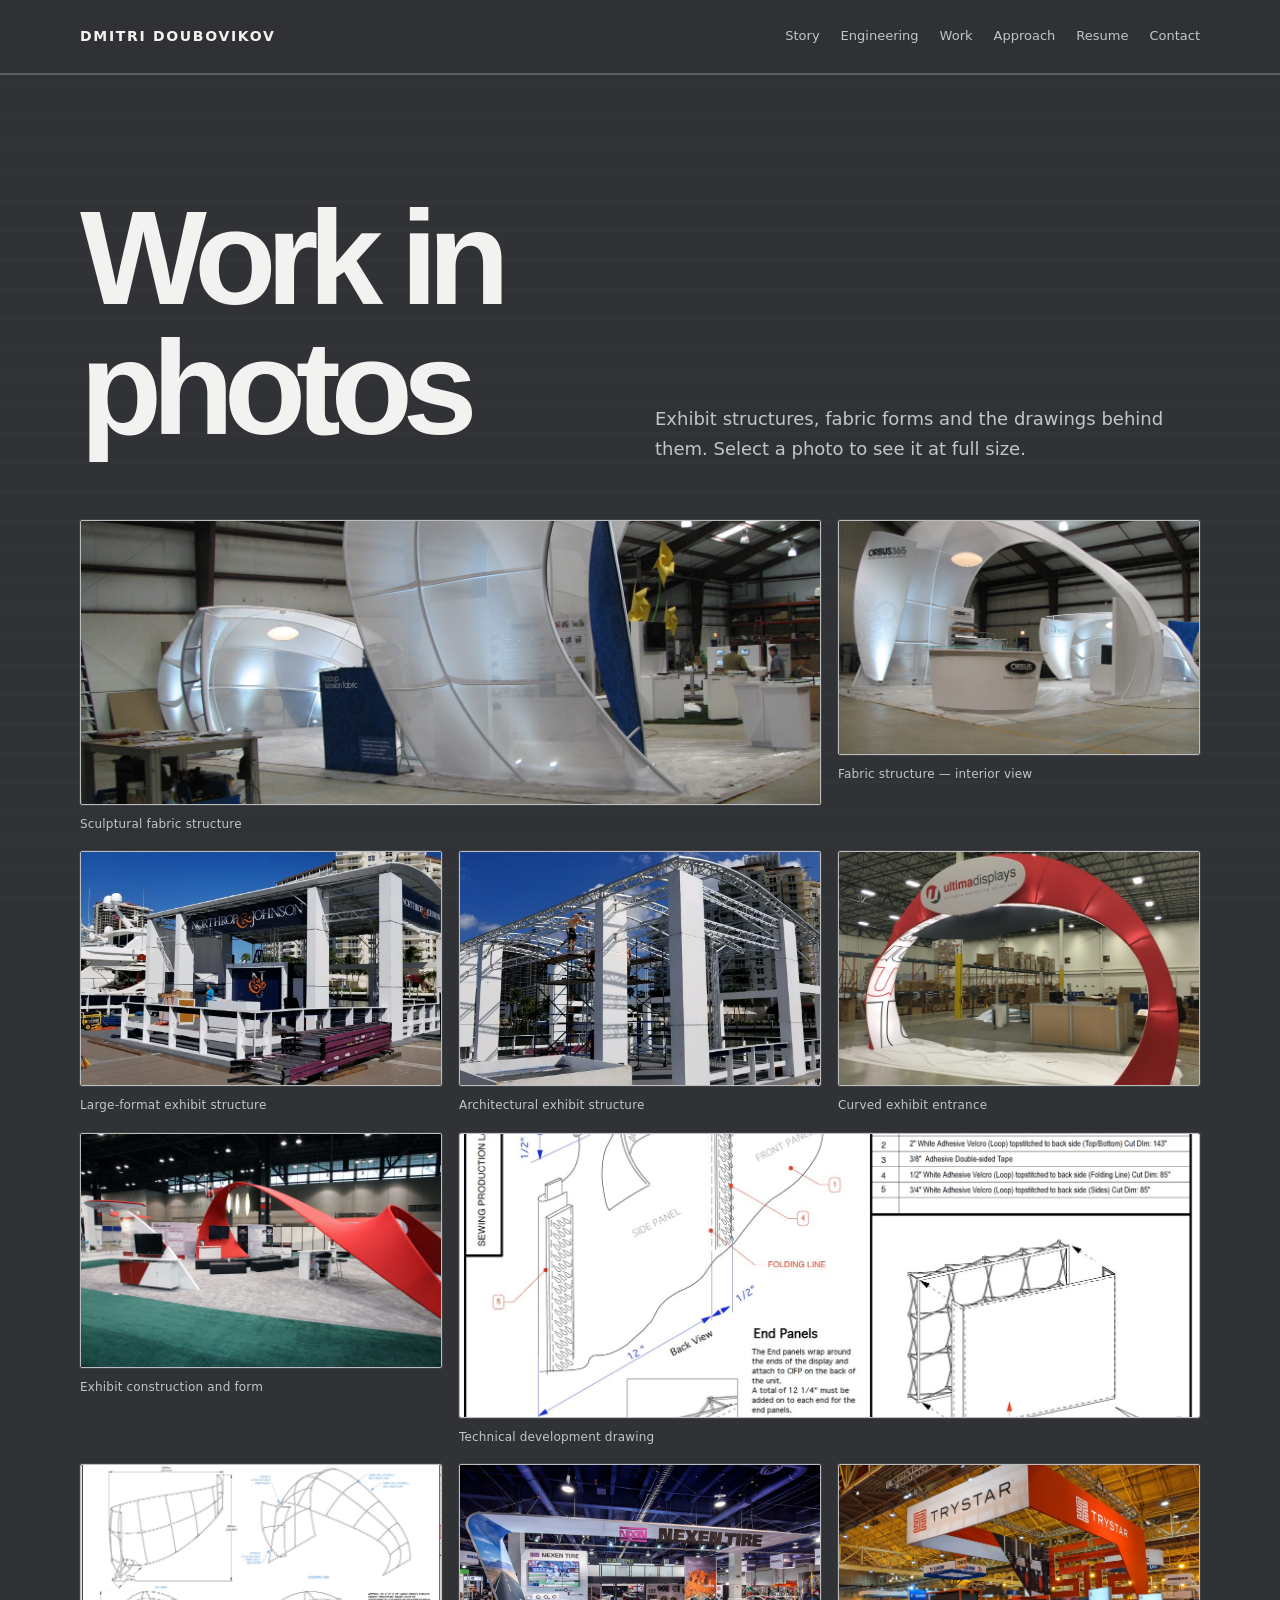
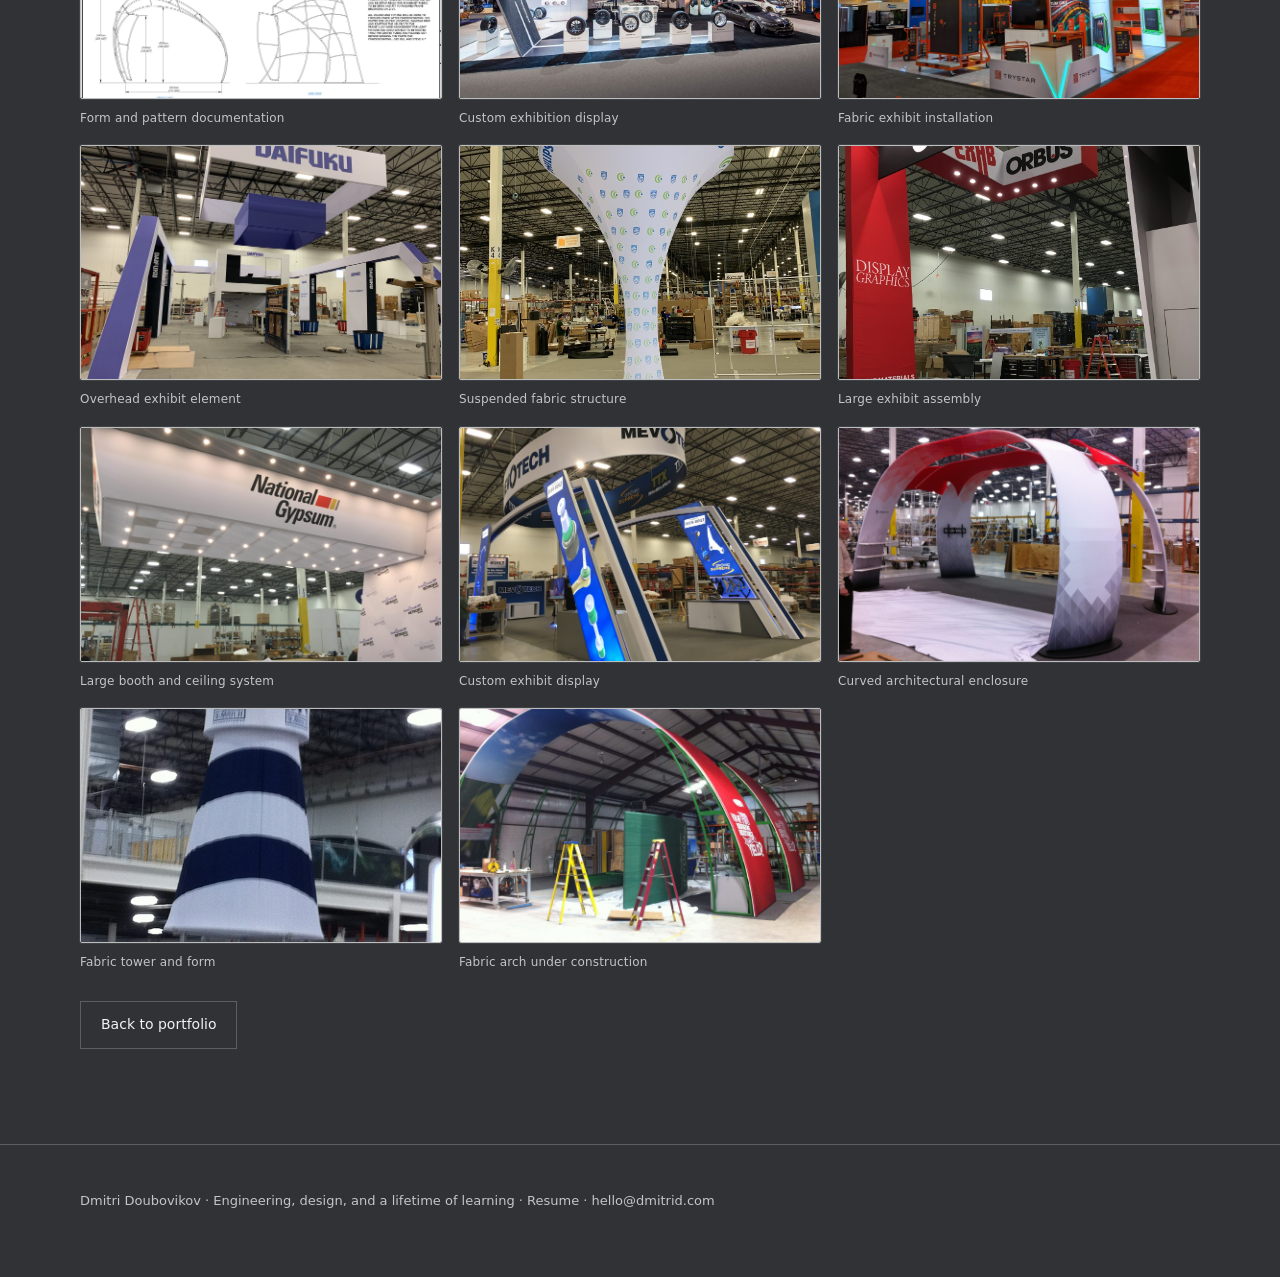
==== photos.html @ 897c8716 "Create a dedicated portfolio photo gallery" ====
<!doctype html>
<html lang="en">
<head>
<meta charset="utf-8">
<meta name="viewport" content="width=device-width,initial-scale=1">
<title>Work in Photos | Dmitri Doubovikov</title>
<meta name="description" content="Dmitri Doubovikov’s exhibit structures, fabric forms and technical drawings.">
<link rel="stylesheet" href="style.css">
</head>
<body>
<header class="top"><nav class="wrap"><a class="brand" href="index.html#top">DMITRI DOUBOVIKOV</a><div class="navlinks"><a href="index.html#story">Story</a><a href="index.html#engineering">Engineering</a><a href="photos.html" aria-current="page">Work</a><a href="index.html#approach">Approach</a><a href="resume.html">Resume</a><a href="mailto:hello@dmitrid.com">Contact</a></div></nav></header>
<main><section><div class="wrap">
<div class="section-head"><h1>Work in photos</h1><p>Exhibit structures, fabric forms and the drawings behind them. Select a photo to see it at full size.</p></div>
<div class="photo-grid">
<figure class="photo-card wide"><a href="assets/01-fabric-structure.jpg"><img src="assets/01-fabric-structure.jpg" alt="Sculptural fabric structure" loading="eager"></a><figcaption>Sculptural fabric structure</figcaption></figure>
<figure class="photo-card"><a href="assets/02-structure-interior.jpg"><img src="assets/02-structure-interior.jpg" alt="Fabric structure — interior view" loading="eager"></a><figcaption>Fabric structure — interior view</figcaption></figure>
<figure class="photo-card"><a href="assets/03-open-frame.jpg"><img src="assets/03-open-frame.jpg" alt="Large-format exhibit structure" loading="lazy"></a><figcaption>Large-format exhibit structure</figcaption></figure>
<figure class="photo-card"><a href="assets/04-exhibit-architecture.jpg"><img src="assets/04-exhibit-architecture.jpg" alt="Architectural exhibit structure" loading="lazy"></a><figcaption>Architectural exhibit structure</figcaption></figure>
<figure class="photo-card"><a href="assets/05-red-arch.jpg"><img src="assets/05-red-arch.jpg" alt="Curved exhibit entrance" loading="lazy"></a><figcaption>Curved exhibit entrance</figcaption></figure>
<figure class="photo-card"><a href="assets/06-ferring-exhibit.jpg"><img src="assets/06-ferring-exhibit.jpg" alt="Exhibit construction and form" loading="lazy"></a><figcaption>Exhibit construction and form</figcaption></figure>
<figure class="photo-card wide"><a href="assets/07-technical-drawing.jpg"><img src="assets/07-technical-drawing.jpg" alt="Technical development drawing" loading="lazy"></a><figcaption>Technical development drawing</figcaption></figure>
<figure class="photo-card"><a href="assets/08-pattern-development.jpg"><img src="assets/08-pattern-development.jpg" alt="Form and pattern documentation" loading="lazy"></a><figcaption>Form and pattern documentation</figcaption></figure>
<figure class="photo-card"><a href="assets/09-nexen.jpg"><img src="assets/09-nexen.jpg" alt="Custom exhibition display" loading="lazy"></a><figcaption>Custom exhibition display</figcaption></figure>
<figure class="photo-card"><a href="assets/10-orange-exhibit.jpg"><img src="assets/10-orange-exhibit.jpg" alt="Fabric exhibit installation" loading="lazy"></a><figcaption>Fabric exhibit installation</figcaption></figure>
<figure class="photo-card"><a href="assets/11-suspended-structure.jpg"><img src="assets/11-suspended-structure.jpg" alt="Overhead exhibit element" loading="lazy"></a><figcaption>Overhead exhibit element</figcaption></figure>
<figure class="photo-card"><a href="assets/12-sculptural-column.jpg"><img src="assets/12-sculptural-column.jpg" alt="Suspended fabric structure" loading="lazy"></a><figcaption>Suspended fabric structure</figcaption></figure>
<figure class="photo-card"><a href="assets/13-structural-detail.jpg"><img src="assets/13-structural-detail.jpg" alt="Large exhibit assembly" loading="lazy"></a><figcaption>Large exhibit assembly</figcaption></figure>
<figure class="photo-card"><a href="assets/14-national-gypsum.jpg"><img src="assets/14-national-gypsum.jpg" alt="Large booth and ceiling system" loading="lazy"></a><figcaption>Large booth and ceiling system</figcaption></figure>
<figure class="photo-card"><a href="assets/15-blue-exhibit.jpg"><img src="assets/15-blue-exhibit.jpg" alt="Custom exhibit display" loading="lazy"></a><figcaption>Custom exhibit display</figcaption></figure>
<figure class="photo-card"><a href="assets/16-curved-enclosure.jpg"><img src="assets/16-curved-enclosure.jpg" alt="Curved architectural enclosure" loading="lazy"></a><figcaption>Curved architectural enclosure</figcaption></figure>
<figure class="photo-card"><a href="assets/17-tower.jpg"><img src="assets/17-tower.jpg" alt="Fabric tower and form" loading="lazy"></a><figcaption>Fabric tower and form</figcaption></figure>
<figure class="photo-card"><a href="assets/18-fabric-arch-build.jpg"><img src="assets/18-fabric-arch-build.jpg" alt="Fabric arch under construction" loading="lazy"></a><figcaption>Fabric arch under construction</figcaption></figure>
</div><div class="buttons"><a class="btn" href="index.html#projects">Back to portfolio</a></div>
</div></section></main>
<footer class="foot"><div class="wrap">Dmitri Doubovikov · Engineering, design, and a lifetime of learning · <a href="resume.html">Resume</a> · <a href="mailto:hello@dmitrid.com">hello@dmitrid.com</a></div></footer>
</body></html>
---- style.css ----
:root{--bg:#303236;--panel:#3b3e43;--fg:#f2f2f1;--muted:#c2c5c9;--accent:#d4ad89;--line:#5b5f65}*{box-sizing:border-box}html{scroll-behavior:smooth}body{margin:0;background:var(--bg);color:var(--fg);font:16px/1.7 system-ui,-apple-system,"Segoe UI",sans-serif}a{color:inherit;text-decoration:none}a:hover{color:var(--accent)}.wrap{width:min(1120px,calc(100% - 48px));margin:auto}.top{position:sticky;top:0;z-index:5;background:#303236f2;backdrop-filter:blur(16px);border-bottom:1px solid var(--line)}nav{display:flex;align-items:center;justify-content:space-between;min-height:73px;gap:20px}.brand{font-weight:700;letter-spacing:.12em;font-size:14px}.navlinks{display:flex;gap:21px;flex-wrap:wrap;font-size:13px;color:var(--muted)}.hero{min-height:660px;padding:95px 0 72px;display:flex;flex-direction:column;justify-content:space-between}.eyebrow{font-size:11px;text-transform:uppercase;letter-spacing:.2em;font-weight:700;color:var(--accent)}h1,h2,h3{font-family:Arial,Helvetica,system-ui,sans-serif;font-weight:650}h1{font-size:clamp(65px,10.5vw,145px);letter-spacing:-.075em;line-height:.97;margin:22px 0 30px}h1 em{color:var(--fg);font-weight:650;font-style:normal}h2{font-size:clamp(39px,5vw,68px);letter-spacing:-.055em;line-height:1.12;margin:16px 0 25px}h3{font-size:27px;line-height:1.2;margin:0 0 12px}.hero-bottom{display:flex;justify-content:space-between;align-items:end;gap:35px}.lead{font-size:clamp(18px,2.25vw,25px);max-width:750px;color:#dfe0e2;line-height:1.5}.index-number{font:300 70px Arial,sans-serif;color:#92969b}.buttons{display:flex;gap:12px;flex-wrap:wrap;margin-top:29px}.btn{display:inline-block;border:1px solid var(--line);padding:11px 20px;font-size:14px}.btn.primary{background:var(--accent);border-color:var(--accent);color:#26282b}section{padding:95px 0;border-top:1px solid var(--line)}.section-head{display:grid;grid-template-columns:1fr 1fr;gap:30px;align-items:end;margin-bottom:37px}.section-head p,.intro{color:var(--muted);font-size:18px;max-width:640px}.timeline{max-width:900px}.step{display:grid;grid-template-columns:185px 1fr;gap:24px;border-top:1px solid var(--line);padding:32px 0}.step small{font-size:12px;color:var(--accent);letter-spacing:.06em}.step p,.card p{color:var(--muted);margin:0}.grid{display:grid;grid-template-columns:1fr 1fr;gap:16px}.card{padding:32px;background:var(--panel);border:1px solid var(--line);min-height:230px}.card .num{color:var(--accent);font-size:12px;letter-spacing:.15em;margin-bottom:35px}.card a{display:inline-block;color:var(--accent);font-size:13px;margin-top:21px}.tagrow{display:flex;gap:9px;flex-wrap:wrap}.tag{border:1px solid var(--line);padding:6px 13px;border-radius:100px;color:var(--muted);font-size:13px}.quote{font:500 clamp(26px,3.6vw,45px)/1.35 Arial,Helvetica,sans-serif;max-width:910px;color:var(--accent);margin:26px 0}.foot{padding:45px 0 65px;border-top:1px solid var(--line);font-size:13px;color:var(--muted)}.resume{max-width:860px;padding:72px 0 100px}.resume h1{font-size:clamp(48px,7vw,72px);letter-spacing:-.04em}.resume h2{font:700 14px system-ui,sans-serif;letter-spacing:.09em;text-transform:uppercase;margin:36px 0 14px;padding-bottom:9px;border-bottom:1px solid var(--line)}.resume h3{font:650 18px system-ui,sans-serif;margin:20px 0 7px}.resume p,.resume li{color:#dfe0e2}.resume li{margin:5px 0}.small{font-size:13px;color:var(--muted)}@media(max-width:760px){nav{display:block;padding:18px 0}.navlinks{gap:12px;margin-top:10px}.hero{min-height:auto;padding:78px 0}.hero-bottom{display:block}.index-number{display:none}.section-head,.grid{grid-template-columns:1fr}.step{grid-template-columns:1fr;gap:5px}section{padding:65px 0}}@media print{.top,.foot,.no-print{display:none!important}body{background:white;color:#111;font:10pt/1.38 Arial,sans-serif}.resume{padding:0;max-width:none}.resume h1{font-size:30pt}.resume h2{color:#111;border-color:#999;margin-top:18px}.resume p,.resume li,.small{color:#222}}
/* Quiet warm metal accents: small marks only, not large color fields. */
.eyebrow::before{content:"";display:inline-block;width:19px;height:2px;background:var(--accent);vertical-align:middle;margin-right:12px}.card{transition:border-color .2s ease}.card:hover{border-color:#9e846c}.card a:hover,.navlinks a:hover{color:#f0c9a7}.btn.primary{background:#d7d8da;border-color:#d7d8da;color:#282a2d}.btn.primary:hover{background:#f0f0f0}.step{position:relative}.step::before{content:"";position:absolute;left:0;top:-1px;width:33px;height:2px;background:var(--accent)}@media print{.eyebrow::before,.step::before{display:none}}

/* Subtle light outline on every portfolio photograph. */
main img, .portfolio-photo, .project-photo, .gallery img {display:block;max-width:100%;border:1px solid rgba(255,255,255,.62);box-shadow:0 0 0 1px rgba(255,255,255,.08);border-radius:2px}

/* Fine horizontal drafting-paper texture, intentionally low contrast. */
body{background-color:var(--bg);background-image:repeating-linear-gradient(to bottom,transparent 0,transparent 27px,rgba(255,255,255,.026) 28px,transparent 29px);background-attachment:fixed}
.top{background:rgba(48,50,54,.95)}
/* Photo-led physical-work gallery */
.photo-grid{display:grid;grid-template-columns:repeat(3,minmax(0,1fr));gap:17px;margin-top:30px}
.photo-card{margin:0;min-width:0}
.photo-card img{width:100%;height:235px;object-fit:cover;border:1px solid rgba(255,255,255,.68);border-radius:2px;display:block}
.photo-card figcaption{font-size:12px;color:var(--muted);margin-top:9px;letter-spacing:.015em}
.photo-card.wide{grid-column:span 2}.photo-card.wide img{height:285px}
@media(max-width:760px){.photo-grid{grid-template-columns:repeat(2,minmax(0,1fr))}.photo-card.wide{grid-column:span 2}.photo-card img{height:180px}}
@media(max-width:460px){.photo-grid{grid-template-columns:1fr}.photo-card.wide{grid-column:auto}.photo-card img,.photo-card.wide img{height:auto;aspect-ratio:4/3}}
@media print{body{background-image:none!important}}
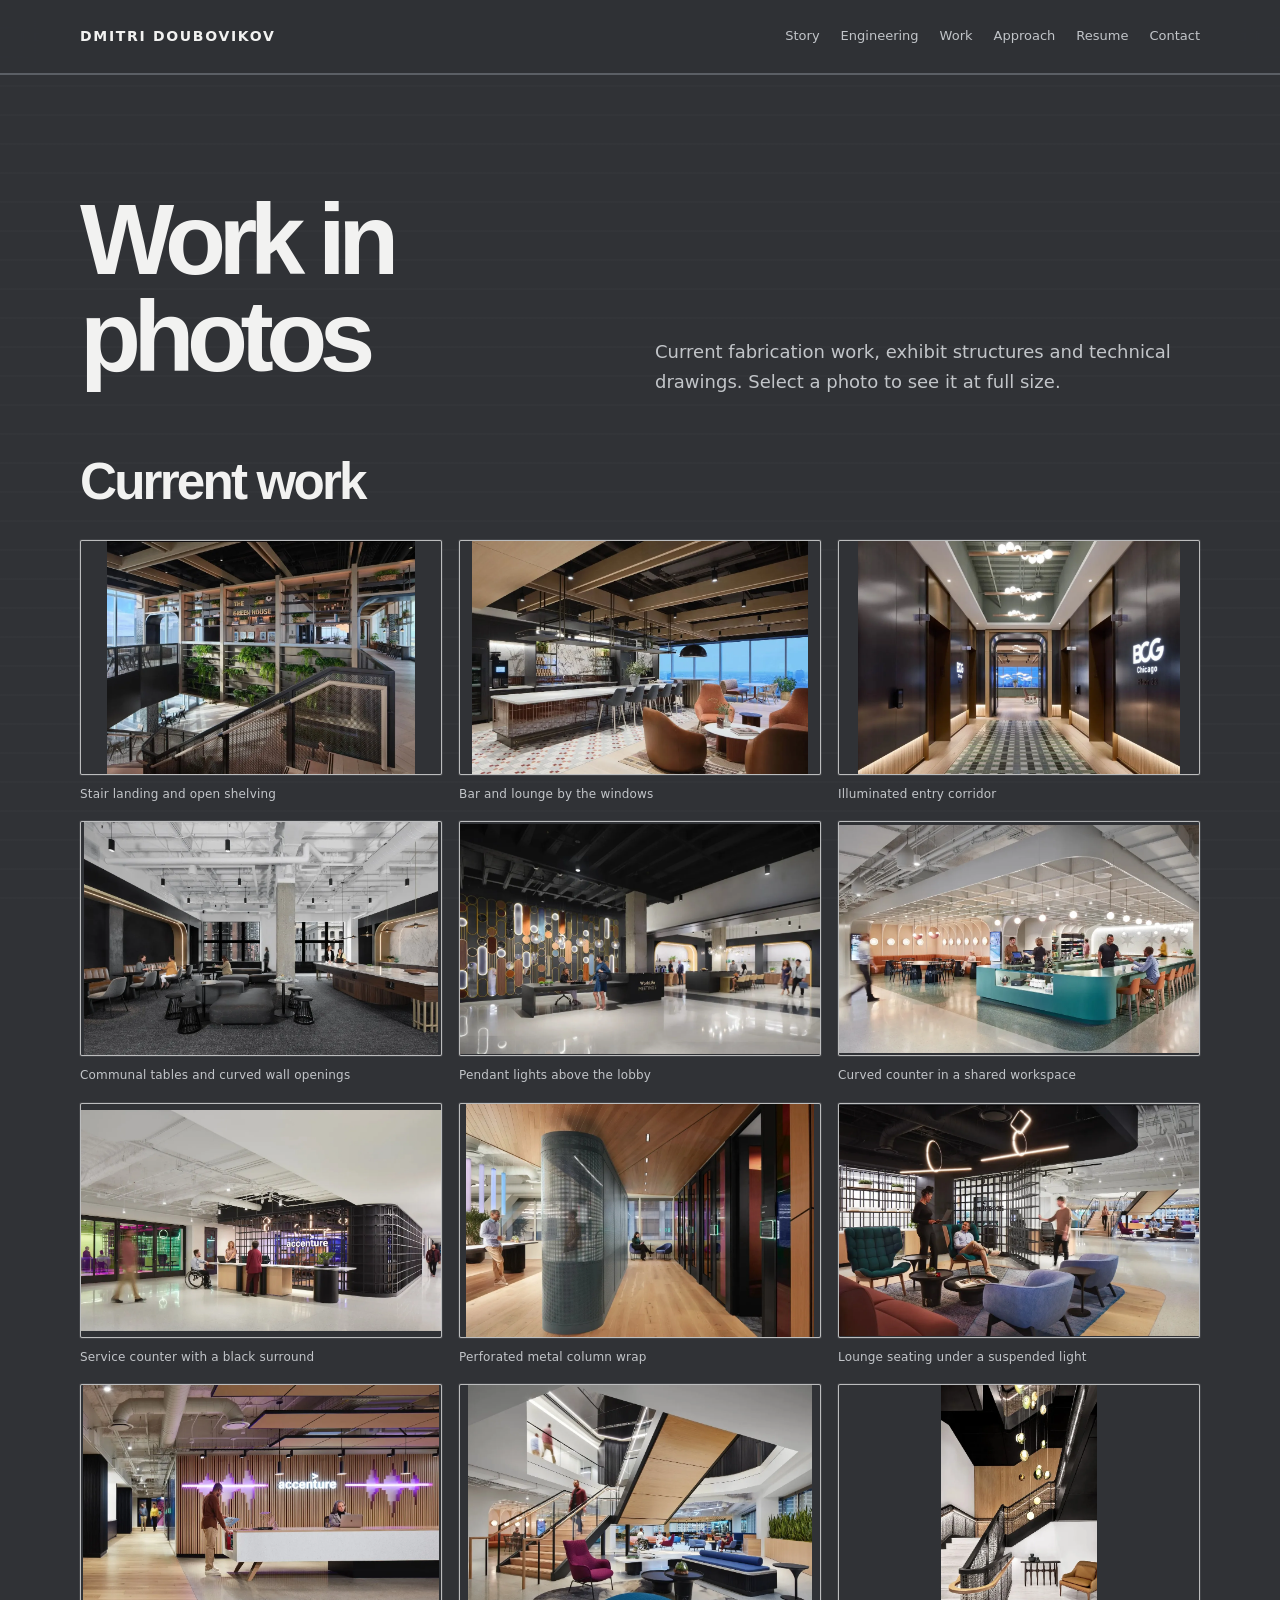
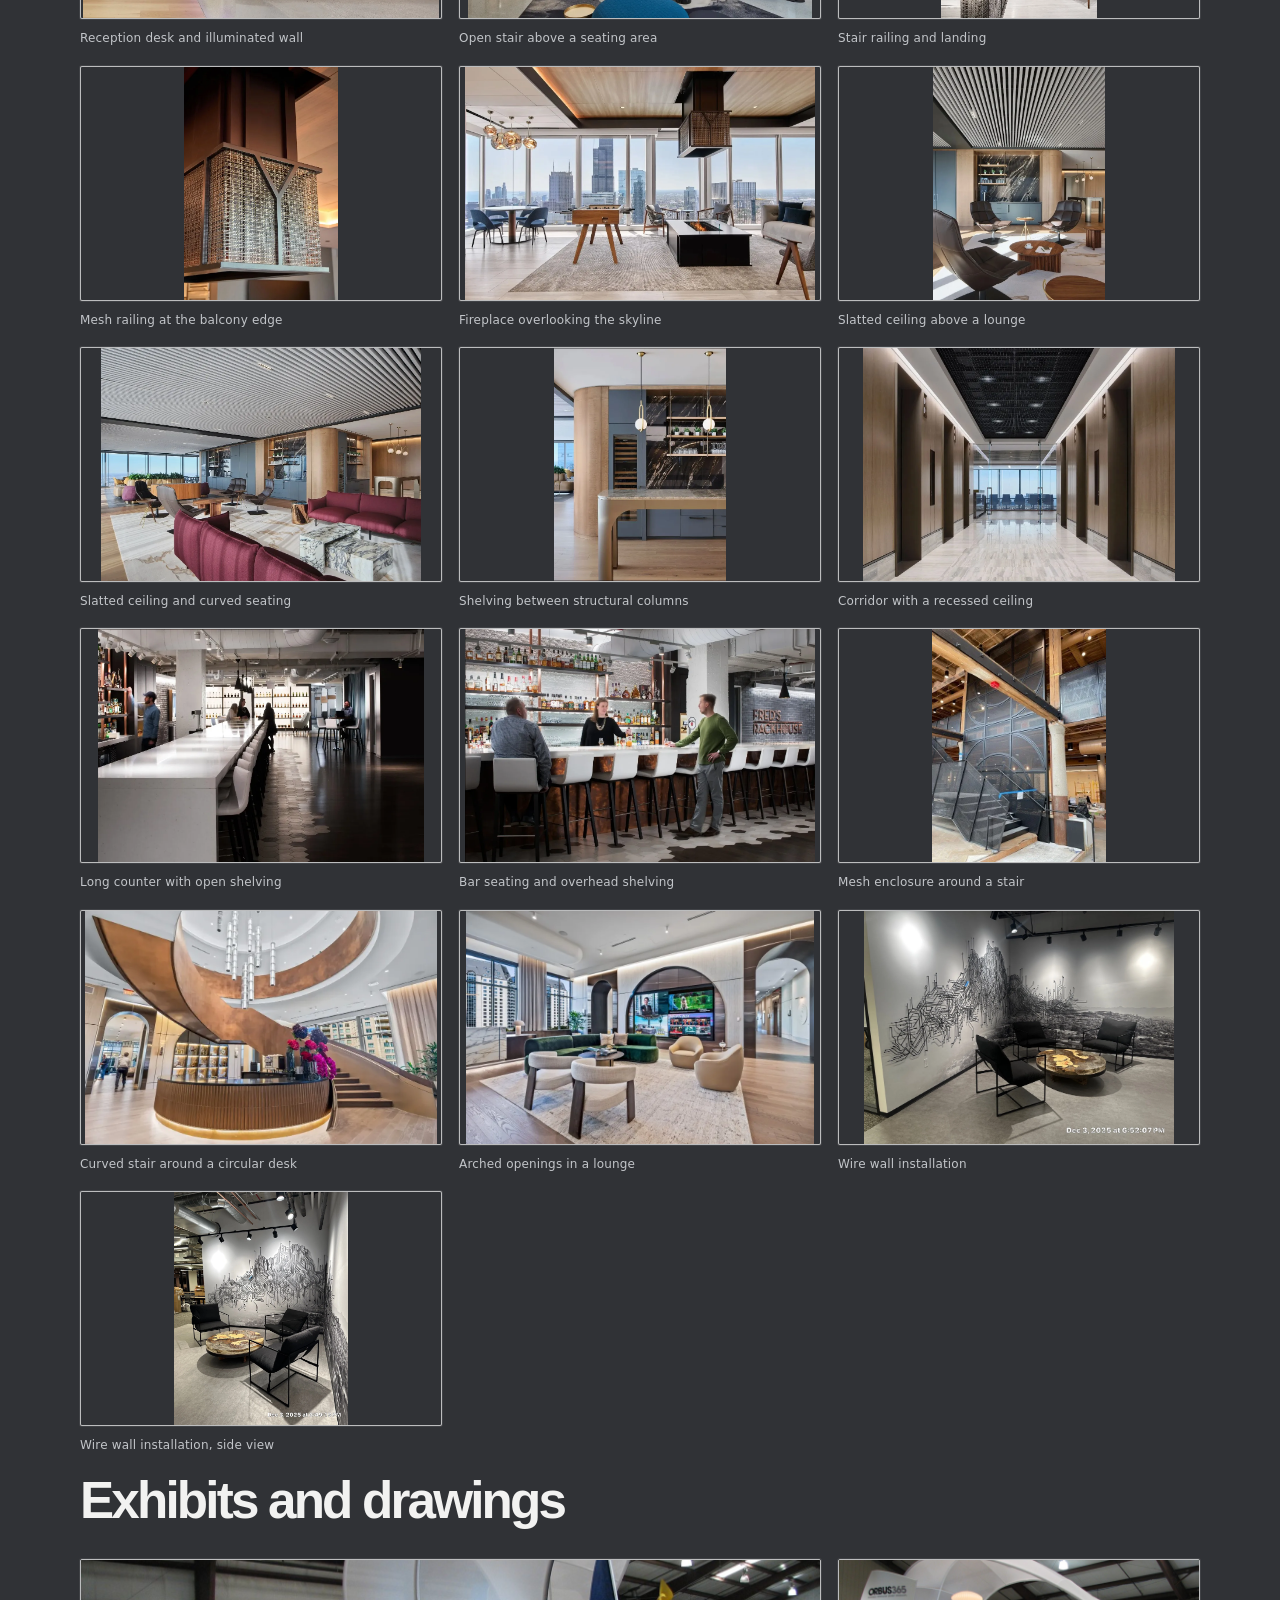
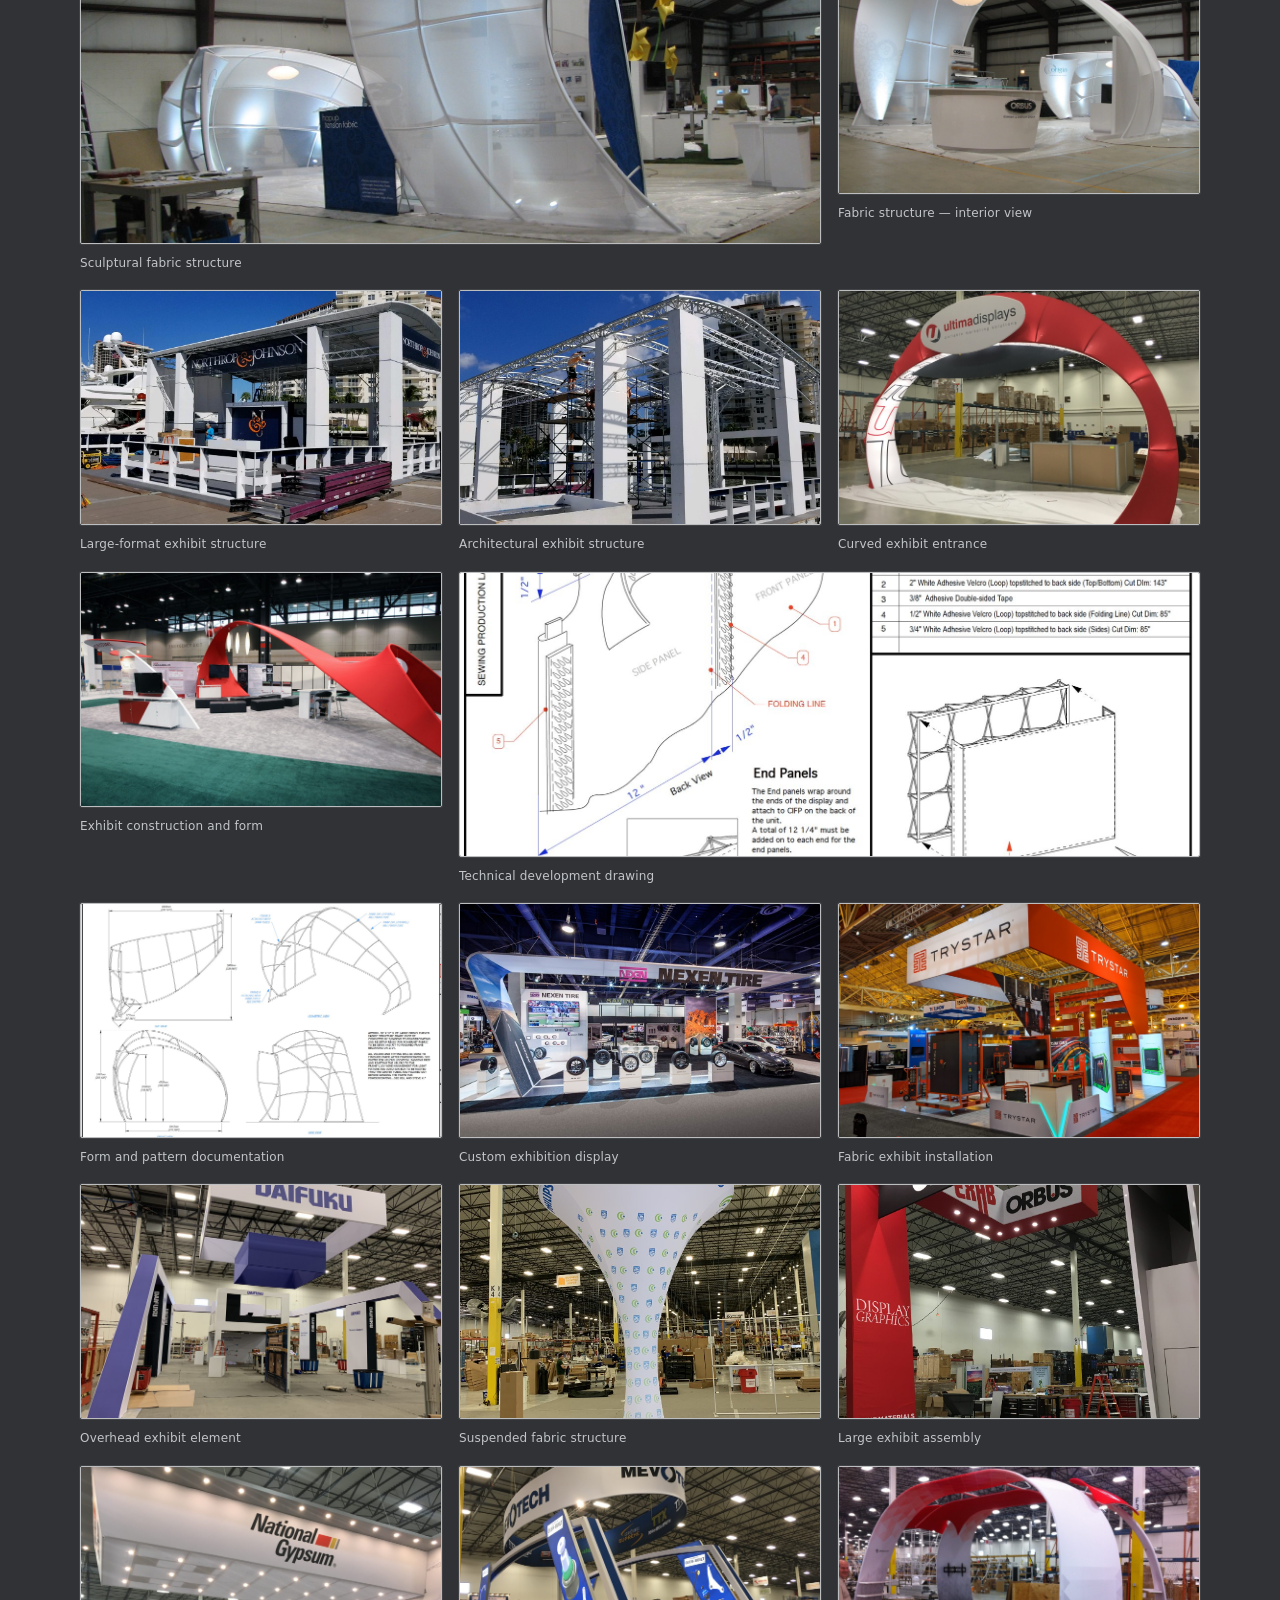
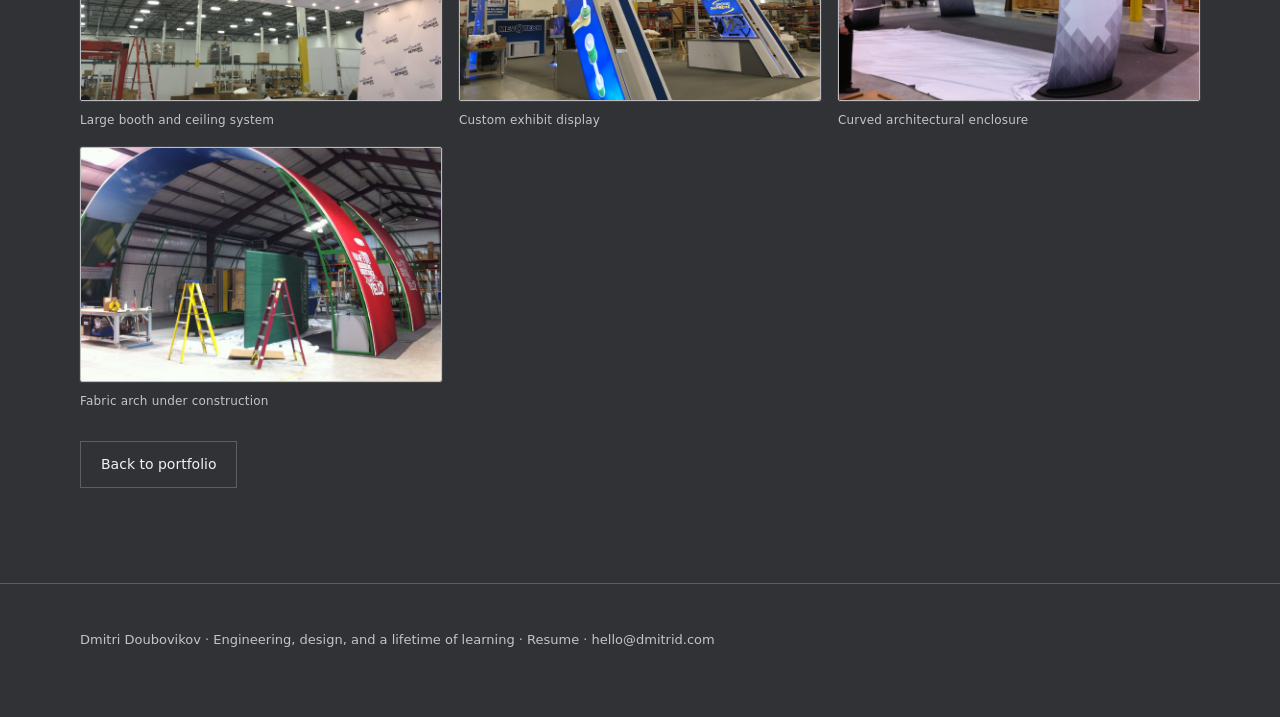
==== commit 61c8ea37: "Add 25 current-work photos and remove the fabric tower from the gallery" ====
--- a/photos.html
+++ b/photos.html
@@ -6,11 +6,41 @@
 <title>Work in Photos | Dmitri Doubovikov</title>
 <meta name="description" content="Dmitri Doubovikov’s exhibit structures, fabric forms and technical drawings.">
 <link rel="stylesheet" href="style.css">
+<style>.shop-gallery .photo-card img{object-fit:contain;background:var(--bg)}</style>
 </head>
 <body>
 <header class="top"><nav class="wrap"><a class="brand" href="index.html#top">DMITRI DOUBOVIKOV</a><div class="navlinks"><a href="index.html#story">Story</a><a href="index.html#engineering">Engineering</a><a href="photos.html" aria-current="page">Work</a><a href="index.html#approach">Approach</a><a href="resume.html">Resume</a><a href="mailto:hello@dmitrid.com">Contact</a></div></nav></header>
 <main><section><div class="wrap">
-<div class="section-head"><h1>Work in photos</h1><p>Exhibit structures, fabric forms and the drawings behind them. Select a photo to see it at full size.</p></div>
+<div class="section-head"><h1>Work in photos</h1><p>Current fabrication work, exhibit structures and technical drawings. Select a photo to see it at full size.</p></div>
+<h2>Current work</h2>
+<div class="photo-grid shop-gallery">
+<figure class="photo-card"><a href="assets/shop/2.webp"><img src="assets/shop/2.webp" alt="Stair landing and open shelving" loading="eager"></a><figcaption>Stair landing and open shelving</figcaption></figure>
+<figure class="photo-card"><a href="assets/shop/3.webp"><img src="assets/shop/3.webp" alt="Bar and lounge by the windows" loading="eager"></a><figcaption>Bar and lounge by the windows</figcaption></figure>
+<figure class="photo-card"><a href="assets/shop/4.webp"><img src="assets/shop/4.webp" alt="Illuminated entry corridor" loading="lazy"></a><figcaption>Illuminated entry corridor</figcaption></figure>
+<figure class="photo-card"><a href="assets/shop/5.webp"><img src="assets/shop/5.webp" alt="Communal tables and curved wall openings" loading="lazy"></a><figcaption>Communal tables and curved wall openings</figcaption></figure>
+<figure class="photo-card"><a href="assets/shop/6.webp"><img src="assets/shop/6.webp" alt="Pendant lights above the lobby" loading="lazy"></a><figcaption>Pendant lights above the lobby</figcaption></figure>
+<figure class="photo-card"><a href="assets/shop/7.webp"><img src="assets/shop/7.webp" alt="Curved counter in a shared workspace" loading="lazy"></a><figcaption>Curved counter in a shared workspace</figcaption></figure>
+<figure class="photo-card"><a href="assets/shop/8.webp"><img src="assets/shop/8.webp" alt="Service counter with a black surround" loading="lazy"></a><figcaption>Service counter with a black surround</figcaption></figure>
+<figure class="photo-card"><a href="assets/shop/9.webp"><img src="assets/shop/9.webp" alt="Perforated metal column wrap" loading="lazy"></a><figcaption>Perforated metal column wrap</figcaption></figure>
+<figure class="photo-card"><a href="assets/shop/10.webp"><img src="assets/shop/10.webp" alt="Lounge seating under a suspended light" loading="lazy"></a><figcaption>Lounge seating under a suspended light</figcaption></figure>
+<figure class="photo-card"><a href="assets/shop/11.webp"><img src="assets/shop/11.webp" alt="Reception desk and illuminated wall" loading="lazy"></a><figcaption>Reception desk and illuminated wall</figcaption></figure>
+<figure class="photo-card"><a href="assets/shop/12.webp"><img src="assets/shop/12.webp" alt="Open stair above a seating area" loading="lazy"></a><figcaption>Open stair above a seating area</figcaption></figure>
+<figure class="photo-card"><a href="assets/shop/13.webp"><img src="assets/shop/13.webp" alt="Stair railing and landing" loading="lazy"></a><figcaption>Stair railing and landing</figcaption></figure>
+<figure class="photo-card"><a href="assets/shop/14.webp"><img src="assets/shop/14.webp" alt="Mesh railing at the balcony edge" loading="lazy"></a><figcaption>Mesh railing at the balcony edge</figcaption></figure>
+<figure class="photo-card"><a href="assets/shop/15.webp"><img src="assets/shop/15.webp" alt="Fireplace overlooking the skyline" loading="lazy"></a><figcaption>Fireplace overlooking the skyline</figcaption></figure>
+<figure class="photo-card"><a href="assets/shop/16.webp"><img src="assets/shop/16.webp" alt="Slatted ceiling above a lounge" loading="lazy"></a><figcaption>Slatted ceiling above a lounge</figcaption></figure>
+<figure class="photo-card"><a href="assets/shop/17.webp"><img src="assets/shop/17.webp" alt="Slatted ceiling and curved seating" loading="lazy"></a><figcaption>Slatted ceiling and curved seating</figcaption></figure>
+<figure class="photo-card"><a href="assets/shop/18.webp"><img src="assets/shop/18.webp" alt="Shelving between structural columns" loading="lazy"></a><figcaption>Shelving between structural columns</figcaption></figure>
+<figure class="photo-card"><a href="assets/shop/19.webp"><img src="assets/shop/19.webp" alt="Corridor with a recessed ceiling" loading="lazy"></a><figcaption>Corridor with a recessed ceiling</figcaption></figure>
+<figure class="photo-card"><a href="assets/shop/20.webp"><img src="assets/shop/20.webp" alt="Long counter with open shelving" loading="lazy"></a><figcaption>Long counter with open shelving</figcaption></figure>
+<figure class="photo-card"><a href="assets/shop/21.webp"><img src="assets/shop/21.webp" alt="Bar seating and overhead shelving" loading="lazy"></a><figcaption>Bar seating and overhead shelving</figcaption></figure>
+<figure class="photo-card"><a href="assets/shop/22.webp"><img src="assets/shop/22.webp" alt="Mesh enclosure around a stair" loading="lazy"></a><figcaption>Mesh enclosure around a stair</figcaption></figure>
+<figure class="photo-card"><a href="assets/shop/23.webp"><img src="assets/shop/23.webp" alt="Curved stair around a circular desk" loading="lazy"></a><figcaption>Curved stair around a circular desk</figcaption></figure>
+<figure class="photo-card"><a href="assets/shop/24.webp"><img src="assets/shop/24.webp" alt="Arched openings in a lounge" loading="lazy"></a><figcaption>Arched openings in a lounge</figcaption></figure>
+<figure class="photo-card"><a href="assets/shop/wire-1.webp"><img src="assets/shop/wire-1.webp" alt="Wire wall installation" loading="lazy"></a><figcaption>Wire wall installation</figcaption></figure>
+<figure class="photo-card"><a href="assets/shop/wire-2.webp"><img src="assets/shop/wire-2.webp" alt="Wire wall installation, side view" loading="lazy"></a><figcaption>Wire wall installation, side view</figcaption></figure>
+</div>
+<h2>Exhibits and drawings</h2>
 <div class="photo-grid">
 <figure class="photo-card wide"><a href="assets/01-fabric-structure.jpg"><img src="assets/01-fabric-structure.jpg" alt="Sculptural fabric structure" loading="eager"></a><figcaption>Sculptural fabric structure</figcaption></figure>
 <figure class="photo-card"><a href="assets/02-structure-interior.jpg"><img src="assets/02-structure-interior.jpg" alt="Fabric structure — interior view" loading="eager"></a><figcaption>Fabric structure — interior view</figcaption></figure>
@@ -28,7 +58,6 @@
 <figure class="photo-card"><a href="assets/14-national-gypsum.jpg"><img src="assets/14-national-gypsum.jpg" alt="Large booth and ceiling system" loading="lazy"></a><figcaption>Large booth and ceiling system</figcaption></figure>
 <figure class="photo-card"><a href="assets/15-blue-exhibit.jpg"><img src="assets/15-blue-exhibit.jpg" alt="Custom exhibit display" loading="lazy"></a><figcaption>Custom exhibit display</figcaption></figure>
 <figure class="photo-card"><a href="assets/16-curved-enclosure.jpg"><img src="assets/16-curved-enclosure.jpg" alt="Curved architectural enclosure" loading="lazy"></a><figcaption>Curved architectural enclosure</figcaption></figure>
-<figure class="photo-card"><a href="assets/17-tower.jpg"><img src="assets/17-tower.jpg" alt="Fabric tower and form" loading="lazy"></a><figcaption>Fabric tower and form</figcaption></figure>
 <figure class="photo-card"><a href="assets/18-fabric-arch-build.jpg"><img src="assets/18-fabric-arch-build.jpg" alt="Fabric arch under construction" loading="lazy"></a><figcaption>Fabric arch under construction</figcaption></figure>
 </div><div class="buttons"><a class="btn" href="index.html#projects">Back to portfolio</a></div>
 </div></section></main>
--- a/style.css
+++ b/style.css
@@ -1,4 +1,4 @@
-:root{--bg:#303236;--panel:#3b3e43;--fg:#f2f2f1;--muted:#c2c5c9;--accent:#d4ad89;--line:#5b5f65}*{box-sizing:border-box}html{scroll-behavior:smooth}body{margin:0;background:var(--bg);color:var(--fg);font:16px/1.7 system-ui,-apple-system,"Segoe UI",sans-serif}a{color:inherit;text-decoration:none}a:hover{color:var(--accent)}.wrap{width:min(1120px,calc(100% - 48px));margin:auto}.top{position:sticky;top:0;z-index:5;background:#303236f2;backdrop-filter:blur(16px);border-bottom:1px solid var(--line)}nav{display:flex;align-items:center;justify-content:space-between;min-height:73px;gap:20px}.brand{font-weight:700;letter-spacing:.12em;font-size:14px}.navlinks{display:flex;gap:21px;flex-wrap:wrap;font-size:13px;color:var(--muted)}.hero{min-height:660px;padding:95px 0 72px;display:flex;flex-direction:column;justify-content:space-between}.eyebrow{font-size:11px;text-transform:uppercase;letter-spacing:.2em;font-weight:700;color:var(--accent)}h1,h2,h3{font-family:Arial,Helvetica,system-ui,sans-serif;font-weight:650}h1{font-size:clamp(65px,10.5vw,145px);letter-spacing:-.075em;line-height:.97;margin:22px 0 30px}h1 em{color:var(--fg);font-weight:650;font-style:normal}h2{font-size:clamp(39px,5vw,68px);letter-spacing:-.055em;line-height:1.12;margin:16px 0 25px}h3{font-size:27px;line-height:1.2;margin:0 0 12px}.hero-bottom{display:flex;justify-content:space-between;align-items:end;gap:35px}.lead{font-size:clamp(18px,2.25vw,25px);max-width:750px;color:#dfe0e2;line-height:1.5}.index-number{font:300 70px Arial,sans-serif;color:#92969b}.buttons{display:flex;gap:12px;flex-wrap:wrap;margin-top:29px}.btn{display:inline-block;border:1px solid var(--line);padding:11px 20px;font-size:14px}.btn.primary{background:var(--accent);border-color:var(--accent);color:#26282b}section{padding:95px 0;border-top:1px solid var(--line)}.section-head{display:grid;grid-template-columns:1fr 1fr;gap:30px;align-items:end;margin-bottom:37px}.section-head p,.intro{color:var(--muted);font-size:18px;max-width:640px}.timeline{max-width:900px}.step{display:grid;grid-template-columns:185px 1fr;gap:24px;border-top:1px solid var(--line);padding:32px 0}.step small{font-size:12px;color:var(--accent);letter-spacing:.06em}.step p,.card p{color:var(--muted);margin:0}.grid{display:grid;grid-template-columns:1fr 1fr;gap:16px}.card{padding:32px;background:var(--panel);border:1px solid var(--line);min-height:230px}.card .num{color:var(--accent);font-size:12px;letter-spacing:.15em;margin-bottom:35px}.card a{display:inline-block;color:var(--accent);font-size:13px;margin-top:21px}.tagrow{display:flex;gap:9px;flex-wrap:wrap}.tag{border:1px solid var(--line);padding:6px 13px;border-radius:100px;color:var(--muted);font-size:13px}.quote{font:500 clamp(26px,3.6vw,45px)/1.35 Arial,Helvetica,sans-serif;max-width:910px;color:var(--accent);margin:26px 0}.foot{padding:45px 0 65px;border-top:1px solid var(--line);font-size:13px;color:var(--muted)}.resume{max-width:860px;padding:72px 0 100px}.resume h1{font-size:clamp(48px,7vw,72px);letter-spacing:-.04em}.resume h2{font:700 14px system-ui,sans-serif;letter-spacing:.09em;text-transform:uppercase;margin:36px 0 14px;padding-bottom:9px;border-bottom:1px solid var(--line)}.resume h3{font:650 18px system-ui,sans-serif;margin:20px 0 7px}.resume p,.resume li{color:#dfe0e2}.resume li{margin:5px 0}.small{font-size:13px;color:var(--muted)}@media(max-width:760px){nav{display:block;padding:18px 0}.navlinks{gap:12px;margin-top:10px}.hero{min-height:auto;padding:78px 0}.hero-bottom{display:block}.index-number{display:none}.section-head,.grid{grid-template-columns:1fr}.step{grid-template-columns:1fr;gap:5px}section{padding:65px 0}}@media print{.top,.foot,.no-print{display:none!important}body{background:white;color:#111;font:10pt/1.38 Arial,sans-serif}.resume{padding:0;max-width:none}.resume h1{font-size:30pt}.resume h2{color:#111;border-color:#999;margin-top:18px}.resume p,.resume li,.small{color:#222}}
+:root{--bg:#303236;--panel:#3b3e43;--fg:#f2f2f1;--muted:#c2c5c9;--accent:#d4ad89;--line:#5b5f65}*{box-sizing:border-box}html{scroll-behavior:smooth}body{margin:0;background:var(--bg);color:var(--fg);font:16px/1.7 system-ui,-apple-system,"Segoe UI",sans-serif}a{color:inherit;text-decoration:none}a:hover{color:var(--accent)}.wrap{width:min(1120px,calc(100% - 48px));margin:auto}.top{position:sticky;top:0;z-index:5;background:#303236f2;backdrop-filter:blur(16px);border-bottom:1px solid var(--line)}nav{display:flex;align-items:center;justify-content:space-between;min-height:73px;gap:20px}.brand{font-weight:700;letter-spacing:.12em;font-size:14px}.navlinks{display:flex;gap:21px;flex-wrap:wrap;font-size:13px;color:var(--muted)}.hero{min-height:660px;padding:95px 0 72px;display:flex;flex-direction:column;justify-content:space-between}.eyebrow{font-size:11px;text-transform:uppercase;letter-spacing:.2em;font-weight:700;color:var(--accent)}h1,h2,h3{font-family:Arial,Helvetica,system-ui,sans-serif;font-weight:650}h1{font-size:clamp(49px,7.8vw,108px);letter-spacing:-.075em;line-height:.97;margin:22px 0 30px}h1 em{color:var(--fg);font-weight:650;font-style:normal}h2{font-size:clamp(34px,4vw,54px);letter-spacing:-.055em;line-height:1.12;margin:16px 0 25px}h3{font-size:27px;line-height:1.2;margin:0 0 12px}.hero-bottom{display:flex;justify-content:space-between;align-items:end;gap:35px}.lead{font-size:clamp(17px,1.8vw,22px);max-width:750px;color:#dfe0e2;line-height:1.5}.index-number{font:300 70px Arial,sans-serif;color:#92969b}.buttons{display:flex;gap:12px;flex-wrap:wrap;margin-top:29px}.btn{display:inline-block;border:1px solid var(--line);padding:11px 20px;font-size:14px}.btn.primary{background:var(--accent);border-color:var(--accent);color:#26282b}section{padding:95px 0;border-top:1px solid var(--line)}.section-head{display:grid;grid-template-columns:1fr 1fr;gap:30px;align-items:end;margin-bottom:37px}.section-head p,.intro{color:var(--muted);font-size:18px;max-width:640px}.timeline{max-width:900px}.step{display:grid;grid-template-columns:185px 1fr;gap:24px;border-top:1px solid var(--line);padding:32px 0}.step small{font-size:12px;color:var(--accent);letter-spacing:.06em}.step p,.card p{color:var(--muted);margin:0}.grid{display:grid;grid-template-columns:1fr 1fr;gap:16px}.card{padding:32px;background:var(--panel);border:1px solid var(--line);min-height:230px}.card .num{color:var(--accent);font-size:12px;letter-spacing:.15em;margin-bottom:35px}.card a{display:inline-block;color:var(--accent);font-size:13px;margin-top:21px}.tagrow{display:flex;gap:9px;flex-wrap:wrap}.tag{border:1px solid var(--line);padding:6px 13px;border-radius:100px;color:var(--muted);font-size:13px}.quote{font:500 clamp(26px,3.6vw,45px)/1.35 Arial,Helvetica,sans-serif;max-width:910px;color:var(--accent);margin:26px 0}.foot{padding:45px 0 65px;border-top:1px solid var(--line);font-size:13px;color:var(--muted)}.resume{max-width:860px;padding:72px 0 100px}.resume h1{font-size:clamp(38px,5vw,56px);letter-spacing:-.04em}.resume h2{font:700 14px system-ui,sans-serif;letter-spacing:.09em;text-transform:uppercase;margin:36px 0 14px;padding-bottom:9px;border-bottom:1px solid var(--line)}.resume h3{font:650 18px system-ui,sans-serif;margin:20px 0 7px}.resume p,.resume li{color:#dfe0e2}.resume li{margin:5px 0}.small{font-size:13px;color:var(--muted)}@media(max-width:760px){nav{display:block;padding:18px 0}.navlinks{gap:12px;margin-top:10px}.hero{min-height:auto;padding:78px 0}.hero-bottom{display:block}.index-number{display:none}.section-head,.grid{grid-template-columns:1fr}.step{grid-template-columns:1fr;gap:5px}section{padding:65px 0}}@media print{.top,.foot,.no-print{display:none!important}body{background:white;color:#111;font:9.5pt/1.32 Arial,sans-serif}.resume{padding:0;max-width:none}.resume h1{font-size:22pt;margin:5pt 0 8pt}.resume h3{font-size:10.5pt;margin:7pt 0 3pt}.resume p,.resume ul{margin:3pt 0}.resume li{margin:1pt 0}.resume .small{font-size:9pt}.resume h2{color:#111;border-color:#999;font-size:10pt;margin:9pt 0 4pt;padding-bottom:2pt}.resume p,.resume li,.small{color:#222}}
 /* Quiet warm metal accents: small marks only, not large color fields. */
 .eyebrow::before{content:"";display:inline-block;width:19px;height:2px;background:var(--accent);vertical-align:middle;margin-right:12px}.card{transition:border-color .2s ease}.card:hover{border-color:#9e846c}.card a:hover,.navlinks a:hover{color:#f0c9a7}.btn.primary{background:#d7d8da;border-color:#d7d8da;color:#282a2d}.btn.primary:hover{background:#f0f0f0}.step{position:relative}.step::before{content:"";position:absolute;left:0;top:-1px;width:33px;height:2px;background:var(--accent)}@media print{.eyebrow::before,.step::before{display:none}}
 
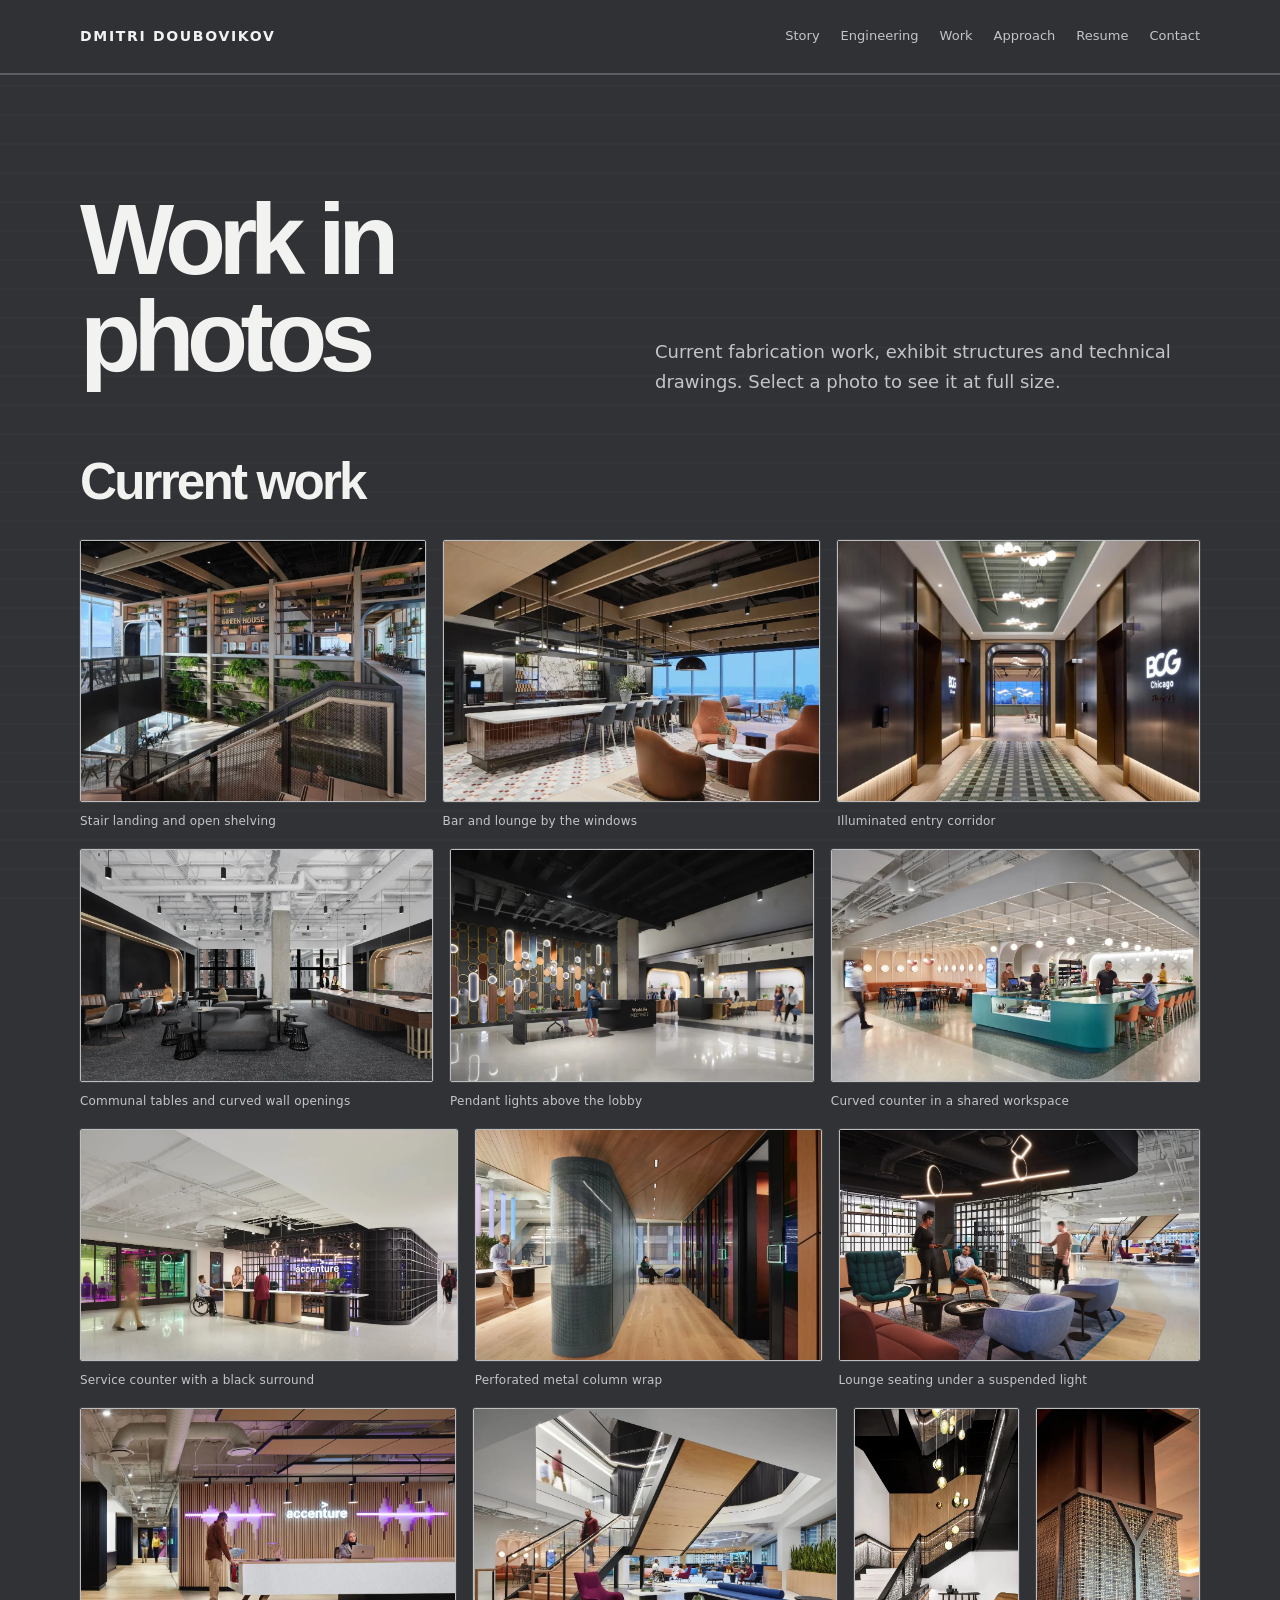
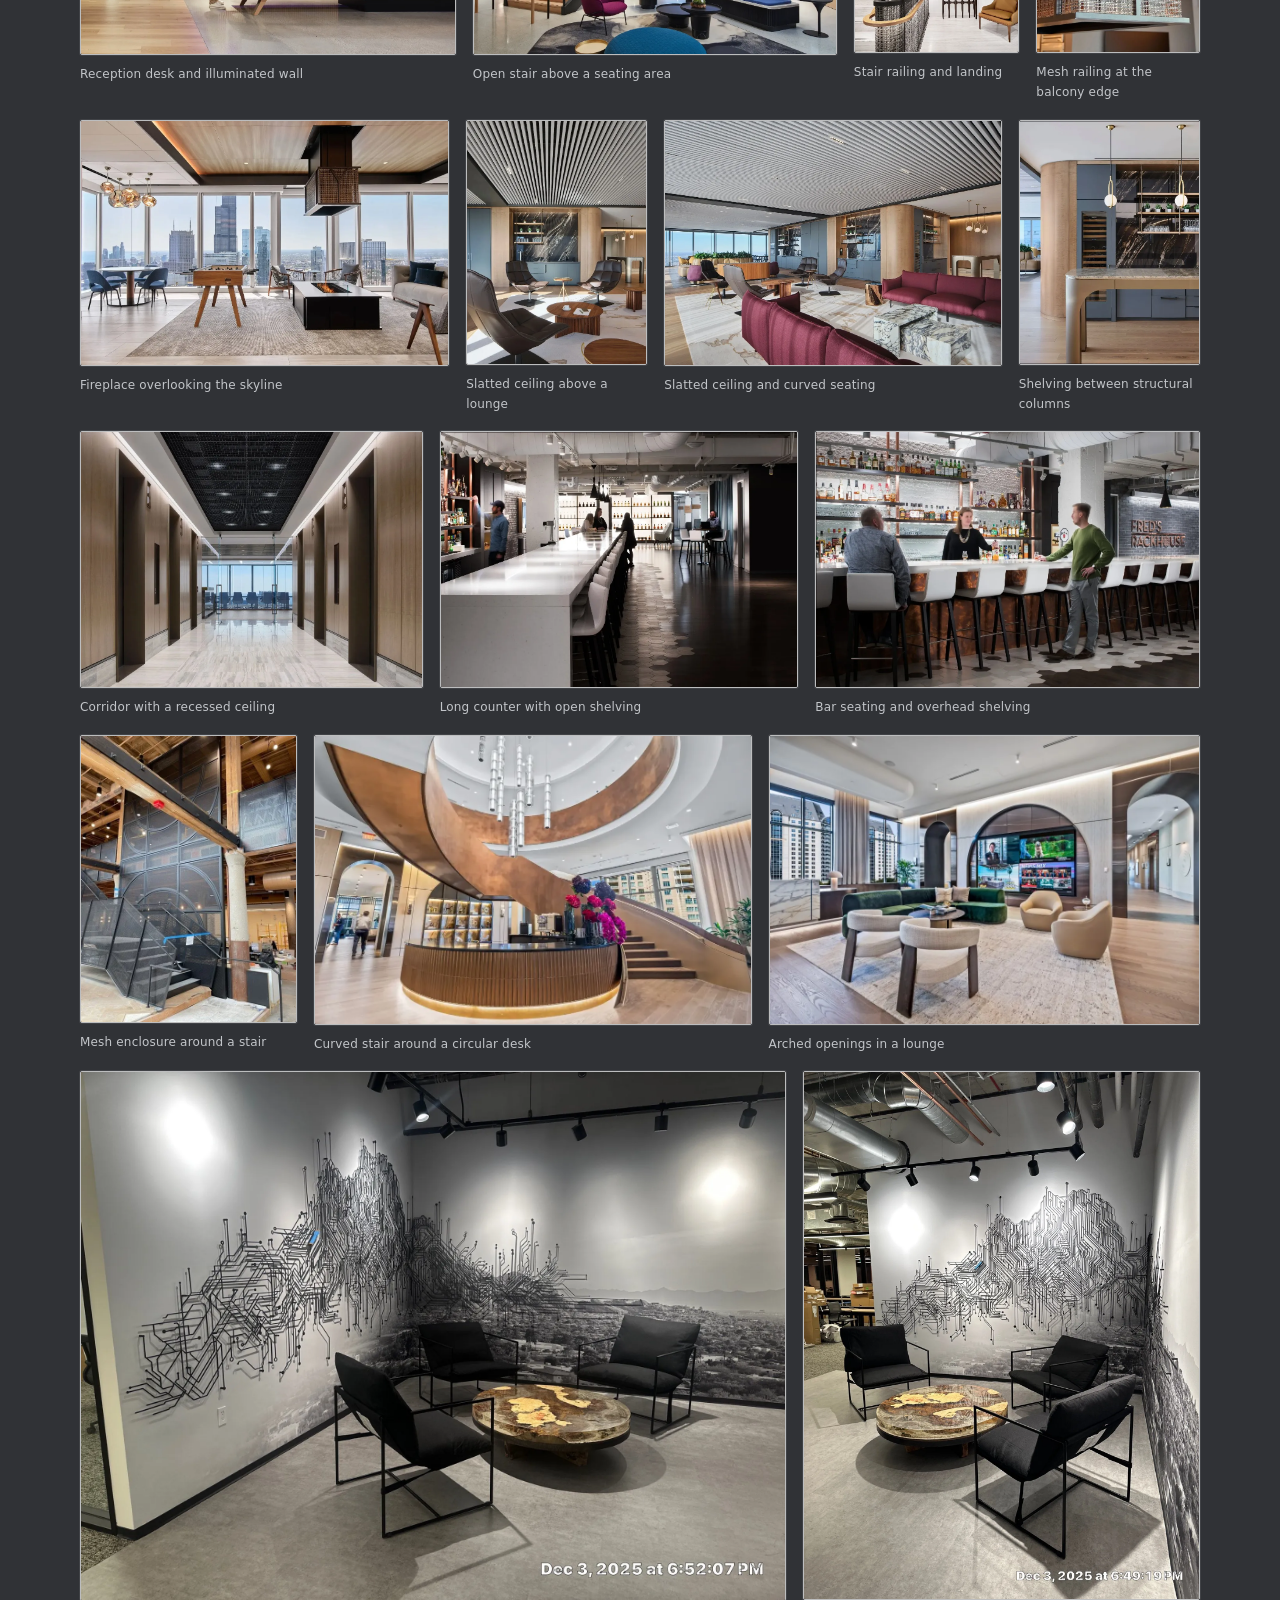
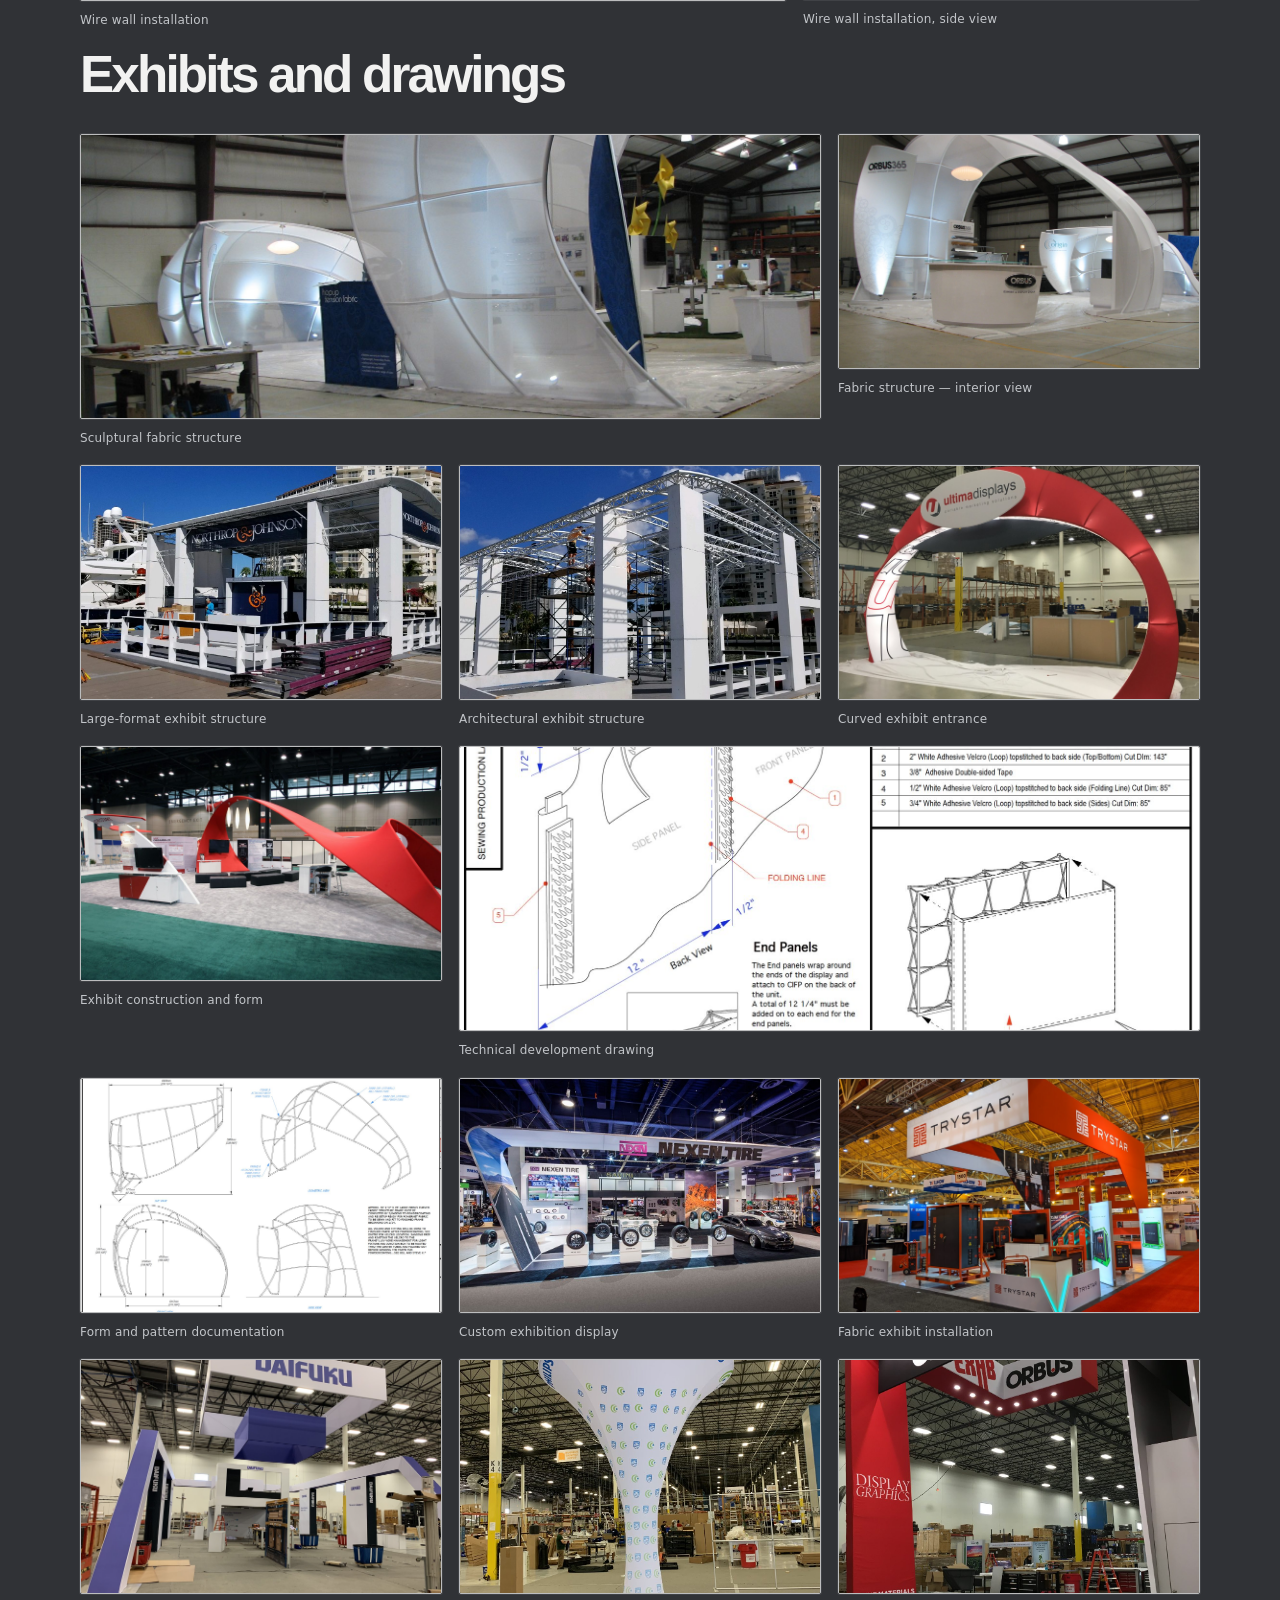
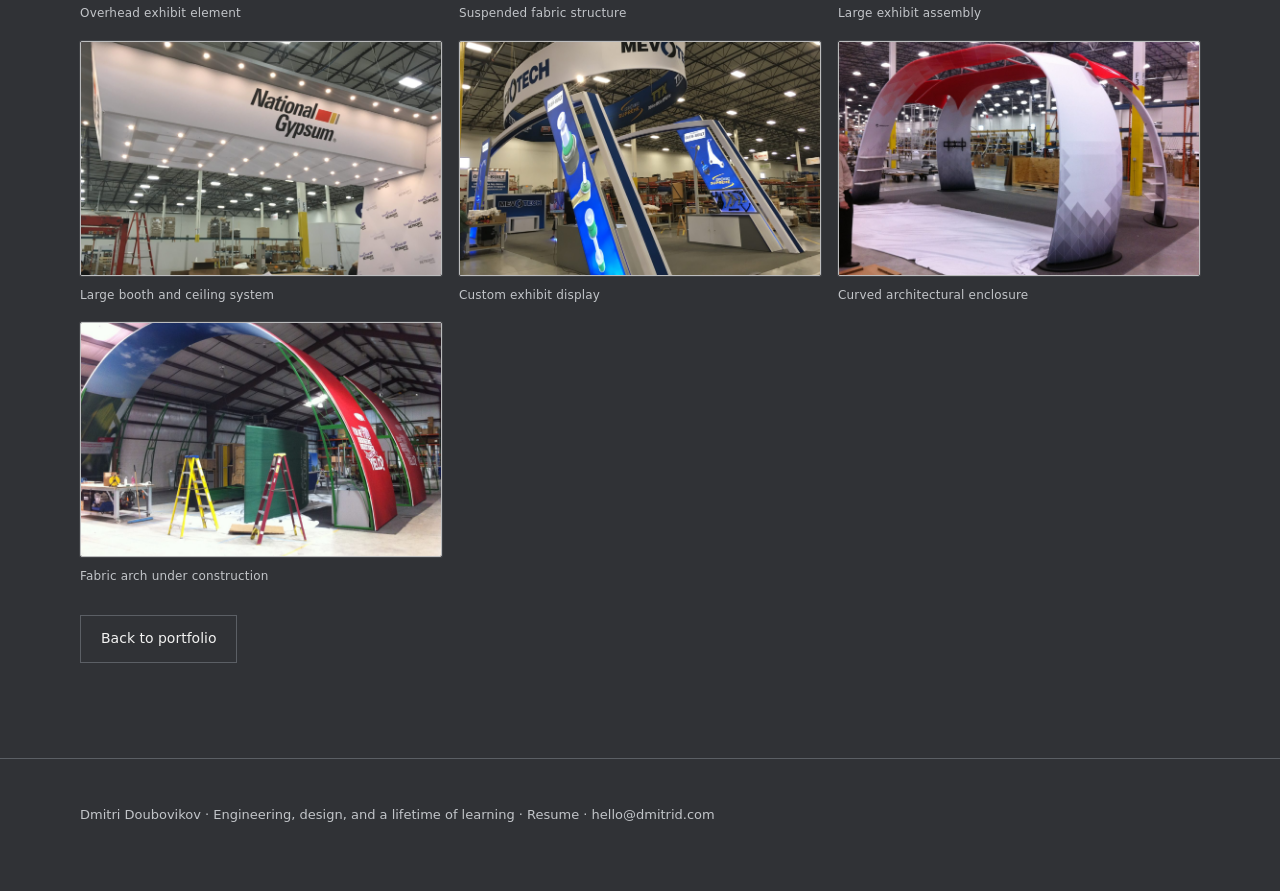
==== commit 643ae53c: "Fit current-work gallery rows to the photographs’ proportions" ====
--- a/photos.html
+++ b/photos.html
@@ -6,7 +6,17 @@
 <title>Work in Photos | Dmitri Doubovikov</title>
 <meta name="description" content="Dmitri Doubovikov’s exhibit structures, fabric forms and technical drawings.">
 <link rel="stylesheet" href="style.css">
-<style>.shop-gallery .photo-card img{object-fit:contain;background:var(--bg)}</style>
+<style>
+.shop-gallery { display: flex; flex-wrap: wrap; align-items: flex-start; }
+.shop-gallery .photo-card { flex: var(--ratio) 1 calc(var(--ratio) * 225px); }
+.shop-gallery .photo-card img { height: auto; aspect-ratio: auto; }
+@media (max-width: 760px) {
+  .shop-gallery .photo-card { flex-basis: calc(var(--ratio) * 175px); }
+}
+@media (max-width: 460px) {
+  .shop-gallery .photo-card { flex-basis: 100%; }
+}
+</style>
 </head>
 <body>
 <header class="top"><nav class="wrap"><a class="brand" href="index.html#top">DMITRI DOUBOVIKOV</a><div class="navlinks"><a href="index.html#story">Story</a><a href="index.html#engineering">Engineering</a><a href="photos.html" aria-current="page">Work</a><a href="index.html#approach">Approach</a><a href="resume.html">Resume</a><a href="mailto:hello@dmitrid.com">Contact</a></div></nav></header>
@@ -14,31 +24,31 @@
 <div class="section-head"><h1>Work in photos</h1><p>Current fabrication work, exhibit structures and technical drawings. Select a photo to see it at full size.</p></div>
 <h2>Current work</h2>
 <div class="photo-grid shop-gallery">
-<figure class="photo-card"><a href="assets/shop/2.webp"><img src="assets/shop/2.webp" alt="Stair landing and open shelving" loading="eager"></a><figcaption>Stair landing and open shelving</figcaption></figure>
-<figure class="photo-card"><a href="assets/shop/3.webp"><img src="assets/shop/3.webp" alt="Bar and lounge by the windows" loading="eager"></a><figcaption>Bar and lounge by the windows</figcaption></figure>
-<figure class="photo-card"><a href="assets/shop/4.webp"><img src="assets/shop/4.webp" alt="Illuminated entry corridor" loading="lazy"></a><figcaption>Illuminated entry corridor</figcaption></figure>
-<figure class="photo-card"><a href="assets/shop/5.webp"><img src="assets/shop/5.webp" alt="Communal tables and curved wall openings" loading="lazy"></a><figcaption>Communal tables and curved wall openings</figcaption></figure>
-<figure class="photo-card"><a href="assets/shop/6.webp"><img src="assets/shop/6.webp" alt="Pendant lights above the lobby" loading="lazy"></a><figcaption>Pendant lights above the lobby</figcaption></figure>
-<figure class="photo-card"><a href="assets/shop/7.webp"><img src="assets/shop/7.webp" alt="Curved counter in a shared workspace" loading="lazy"></a><figcaption>Curved counter in a shared workspace</figcaption></figure>
-<figure class="photo-card"><a href="assets/shop/8.webp"><img src="assets/shop/8.webp" alt="Service counter with a black surround" loading="lazy"></a><figcaption>Service counter with a black surround</figcaption></figure>
-<figure class="photo-card"><a href="assets/shop/9.webp"><img src="assets/shop/9.webp" alt="Perforated metal column wrap" loading="lazy"></a><figcaption>Perforated metal column wrap</figcaption></figure>
-<figure class="photo-card"><a href="assets/shop/10.webp"><img src="assets/shop/10.webp" alt="Lounge seating under a suspended light" loading="lazy"></a><figcaption>Lounge seating under a suspended light</figcaption></figure>
-<figure class="photo-card"><a href="assets/shop/11.webp"><img src="assets/shop/11.webp" alt="Reception desk and illuminated wall" loading="lazy"></a><figcaption>Reception desk and illuminated wall</figcaption></figure>
-<figure class="photo-card"><a href="assets/shop/12.webp"><img src="assets/shop/12.webp" alt="Open stair above a seating area" loading="lazy"></a><figcaption>Open stair above a seating area</figcaption></figure>
-<figure class="photo-card"><a href="assets/shop/13.webp"><img src="assets/shop/13.webp" alt="Stair railing and landing" loading="lazy"></a><figcaption>Stair railing and landing</figcaption></figure>
-<figure class="photo-card"><a href="assets/shop/14.webp"><img src="assets/shop/14.webp" alt="Mesh railing at the balcony edge" loading="lazy"></a><figcaption>Mesh railing at the balcony edge</figcaption></figure>
-<figure class="photo-card"><a href="assets/shop/15.webp"><img src="assets/shop/15.webp" alt="Fireplace overlooking the skyline" loading="lazy"></a><figcaption>Fireplace overlooking the skyline</figcaption></figure>
-<figure class="photo-card"><a href="assets/shop/16.webp"><img src="assets/shop/16.webp" alt="Slatted ceiling above a lounge" loading="lazy"></a><figcaption>Slatted ceiling above a lounge</figcaption></figure>
-<figure class="photo-card"><a href="assets/shop/17.webp"><img src="assets/shop/17.webp" alt="Slatted ceiling and curved seating" loading="lazy"></a><figcaption>Slatted ceiling and curved seating</figcaption></figure>
-<figure class="photo-card"><a href="assets/shop/18.webp"><img src="assets/shop/18.webp" alt="Shelving between structural columns" loading="lazy"></a><figcaption>Shelving between structural columns</figcaption></figure>
-<figure class="photo-card"><a href="assets/shop/19.webp"><img src="assets/shop/19.webp" alt="Corridor with a recessed ceiling" loading="lazy"></a><figcaption>Corridor with a recessed ceiling</figcaption></figure>
-<figure class="photo-card"><a href="assets/shop/20.webp"><img src="assets/shop/20.webp" alt="Long counter with open shelving" loading="lazy"></a><figcaption>Long counter with open shelving</figcaption></figure>
-<figure class="photo-card"><a href="assets/shop/21.webp"><img src="assets/shop/21.webp" alt="Bar seating and overhead shelving" loading="lazy"></a><figcaption>Bar seating and overhead shelving</figcaption></figure>
-<figure class="photo-card"><a href="assets/shop/22.webp"><img src="assets/shop/22.webp" alt="Mesh enclosure around a stair" loading="lazy"></a><figcaption>Mesh enclosure around a stair</figcaption></figure>
-<figure class="photo-card"><a href="assets/shop/23.webp"><img src="assets/shop/23.webp" alt="Curved stair around a circular desk" loading="lazy"></a><figcaption>Curved stair around a circular desk</figcaption></figure>
-<figure class="photo-card"><a href="assets/shop/24.webp"><img src="assets/shop/24.webp" alt="Arched openings in a lounge" loading="lazy"></a><figcaption>Arched openings in a lounge</figcaption></figure>
-<figure class="photo-card"><a href="assets/shop/wire-1.webp"><img src="assets/shop/wire-1.webp" alt="Wire wall installation" loading="lazy"></a><figcaption>Wire wall installation</figcaption></figure>
-<figure class="photo-card"><a href="assets/shop/wire-2.webp"><img src="assets/shop/wire-2.webp" alt="Wire wall installation, side view" loading="lazy"></a><figcaption>Wire wall installation, side view</figcaption></figure>
+<figure class="photo-card" style="--ratio:1.3205"><a href="assets/shop/2.webp"><img width="1067" height="808" src="assets/shop/2.webp" alt="Stair landing and open shelving" loading="eager"></a><figcaption>Stair landing and open shelving</figcaption></figure>
+<figure class="photo-card" style="--ratio:1.4431"><a href="assets/shop/3.webp"><img width="1153" height="799" src="assets/shop/3.webp" alt="Bar and lounge by the windows" loading="eager"></a><figcaption>Bar and lounge by the windows</figcaption></figure>
+<figure class="photo-card" style="--ratio:1.3860"><a href="assets/shop/4.webp"><img width="1106" height="798" src="assets/shop/4.webp" alt="Illuminated entry corridor" loading="lazy"></a><figcaption>Illuminated entry corridor</figcaption></figure>
+<figure class="photo-card" style="--ratio:1.5156"><a href="assets/shop/5.webp"><img width="1211" height="799" src="assets/shop/5.webp" alt="Communal tables and curved wall openings" loading="lazy"></a><figcaption>Communal tables and curved wall openings</figcaption></figure>
+<figure class="photo-card" style="--ratio:1.5613"><a href="assets/shop/6.webp"><img width="1249" height="800" src="assets/shop/6.webp" alt="Pendant lights above the lobby" loading="lazy"></a><figcaption>Pendant lights above the lobby</figcaption></figure>
+<figure class="photo-card" style="--ratio:1.5845"><a href="assets/shop/7.webp"><img width="1266" height="799" src="assets/shop/7.webp" alt="Curved counter in a shared workspace" loading="lazy"></a><figcaption>Curved counter in a shared workspace</figcaption></figure>
+<figure class="photo-card" style="--ratio:1.6299"><a href="assets/shop/8.webp"><img width="1299" height="797" src="assets/shop/8.webp" alt="Service counter with a black surround" loading="lazy"></a><figcaption>Service counter with a black surround</figcaption></figure>
+<figure class="photo-card" style="--ratio:1.4962"><a href="assets/shop/9.webp"><img width="1194" height="798" src="assets/shop/9.webp" alt="Perforated metal column wrap" loading="lazy"></a><figcaption>Perforated metal column wrap</figcaption></figure>
+<figure class="photo-card" style="--ratio:1.5592"><a href="assets/shop/10.webp"><img width="1252" height="803" src="assets/shop/10.webp" alt="Lounge seating under a suspended light" loading="lazy"></a><figcaption>Lounge seating under a suspended light</figcaption></figure>
+<figure class="photo-card" style="--ratio:1.5264"><a href="assets/shop/11.webp"><img width="1215" height="796" src="assets/shop/11.webp" alt="Reception desk and illuminated wall" loading="lazy"></a><figcaption>Reception desk and illuminated wall</figcaption></figure>
+<figure class="photo-card" style="--ratio:1.4782"><a href="assets/shop/12.webp"><img width="1184" height="801" src="assets/shop/12.webp" alt="Open stair above a seating area" loading="lazy"></a><figcaption>Open stair above a seating area</figcaption></figure>
+<figure class="photo-card" style="--ratio:0.6722"><a href="assets/shop/13.webp"><img width="529" height="787" src="assets/shop/13.webp" alt="Stair railing and landing" loading="lazy"></a><figcaption>Stair railing and landing</figcaption></figure>
+<figure class="photo-card" style="--ratio:0.6646"><a href="assets/shop/14.webp"><img width="531" height="799" src="assets/shop/14.webp" alt="Mesh railing at the balcony edge" loading="lazy"></a><figcaption>Mesh railing at the balcony edge</figcaption></figure>
+<figure class="photo-card" style="--ratio:1.5037"><a href="assets/shop/15.webp"><img width="1203" height="800" src="assets/shop/15.webp" alt="Fireplace overlooking the skyline" loading="lazy"></a><figcaption>Fireplace overlooking the skyline</figcaption></figure>
+<figure class="photo-card" style="--ratio:0.7378"><a href="assets/shop/16.webp"><img width="588" height="797" src="assets/shop/16.webp" alt="Slatted ceiling above a lounge" loading="lazy"></a><figcaption>Slatted ceiling above a lounge</figcaption></figure>
+<figure class="photo-card" style="--ratio:1.3745"><a href="assets/shop/17.webp"><img width="1101" height="801" src="assets/shop/17.webp" alt="Slatted ceiling and curved seating" loading="lazy"></a><figcaption>Slatted ceiling and curved seating</figcaption></figure>
+<figure class="photo-card" style="--ratio:0.7385"><a href="assets/shop/18.webp"><img width="596" height="807" src="assets/shop/18.webp" alt="Shelving between structural columns" loading="lazy"></a><figcaption>Shelving between structural columns</figcaption></figure>
+<figure class="photo-card" style="--ratio:1.3371"><a href="assets/shop/19.webp"><img width="1067" height="798" src="assets/shop/19.webp" alt="Corridor with a recessed ceiling" loading="lazy"></a><figcaption>Corridor with a recessed ceiling</figcaption></figure>
+<figure class="photo-card" style="--ratio:1.3995"><a href="assets/shop/20.webp"><img width="1121" height="801" src="assets/shop/20.webp" alt="Long counter with open shelving" loading="lazy"></a><figcaption>Long counter with open shelving</figcaption></figure>
+<figure class="photo-card" style="--ratio:1.5012"><a href="assets/shop/21.webp"><img width="1201" height="800" src="assets/shop/21.webp" alt="Bar seating and overhead shelving" loading="lazy"></a><figcaption>Bar seating and overhead shelving</figcaption></figure>
+<figure class="photo-card" style="--ratio:0.7500"><a href="assets/shop/22.webp"><img width="480" height="640" src="assets/shop/22.webp" alt="Mesh enclosure around a stair" loading="lazy"></a><figcaption>Mesh enclosure around a stair</figcaption></figure>
+<figure class="photo-card" style="--ratio:1.5136"><a href="assets/shop/23.webp"><img width="946" height="625" src="assets/shop/23.webp" alt="Curved stair around a circular desk" loading="lazy"></a><figcaption>Curved stair around a circular desk</figcaption></figure>
+<figure class="photo-card" style="--ratio:1.4921"><a href="assets/shop/24.webp"><img width="940" height="630" src="assets/shop/24.webp" alt="Arched openings in a lounge" loading="lazy"></a><figcaption>Arched openings in a lounge</figcaption></figure>
+<figure class="photo-card" style="--ratio:1.3333"><a href="assets/shop/wire-1.webp"><img width="1800" height="1350" src="assets/shop/wire-1.webp" alt="Wire wall installation" loading="lazy"></a><figcaption>Wire wall installation</figcaption></figure>
+<figure class="photo-card" style="--ratio:0.7500"><a href="assets/shop/wire-2.webp"><img width="1350" height="1800" src="assets/shop/wire-2.webp" alt="Wire wall installation, side view" loading="lazy"></a><figcaption>Wire wall installation, side view</figcaption></figure>
 </div>
 <h2>Exhibits and drawings</h2>
 <div class="photo-grid">
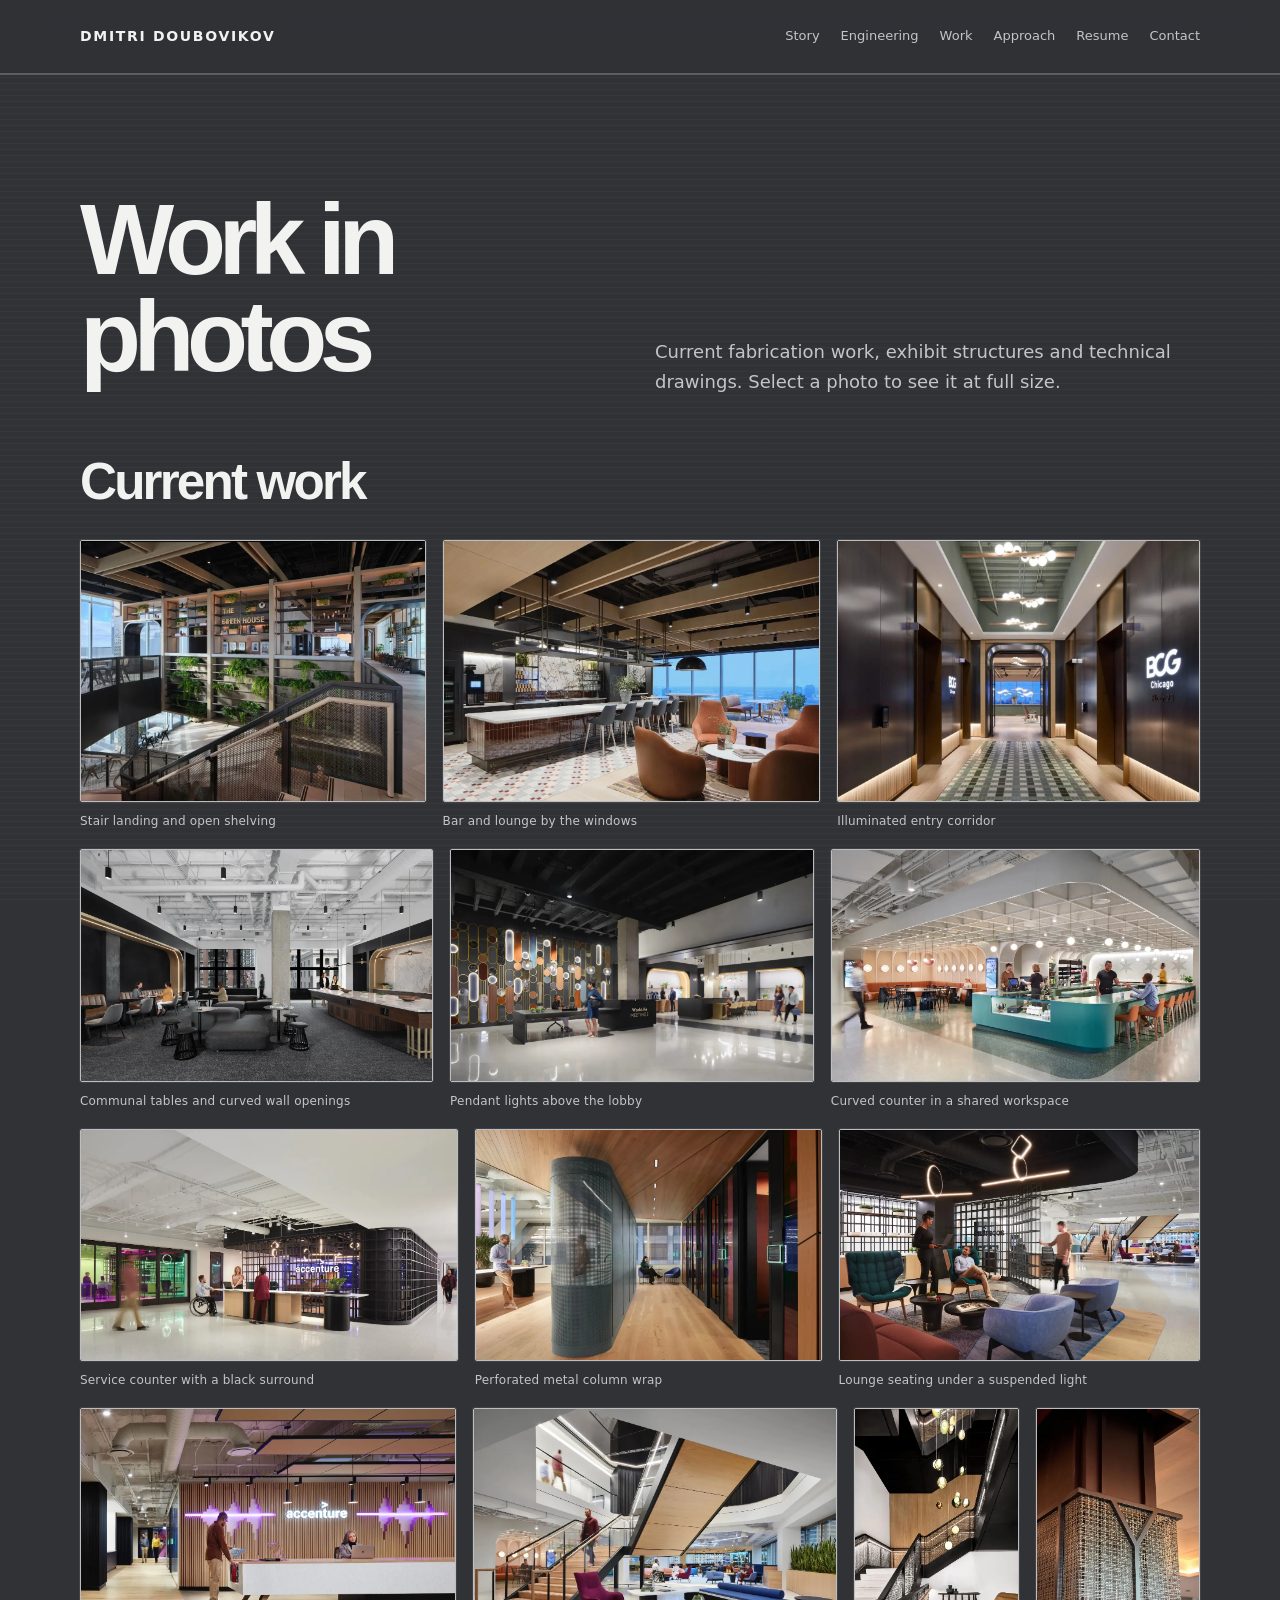
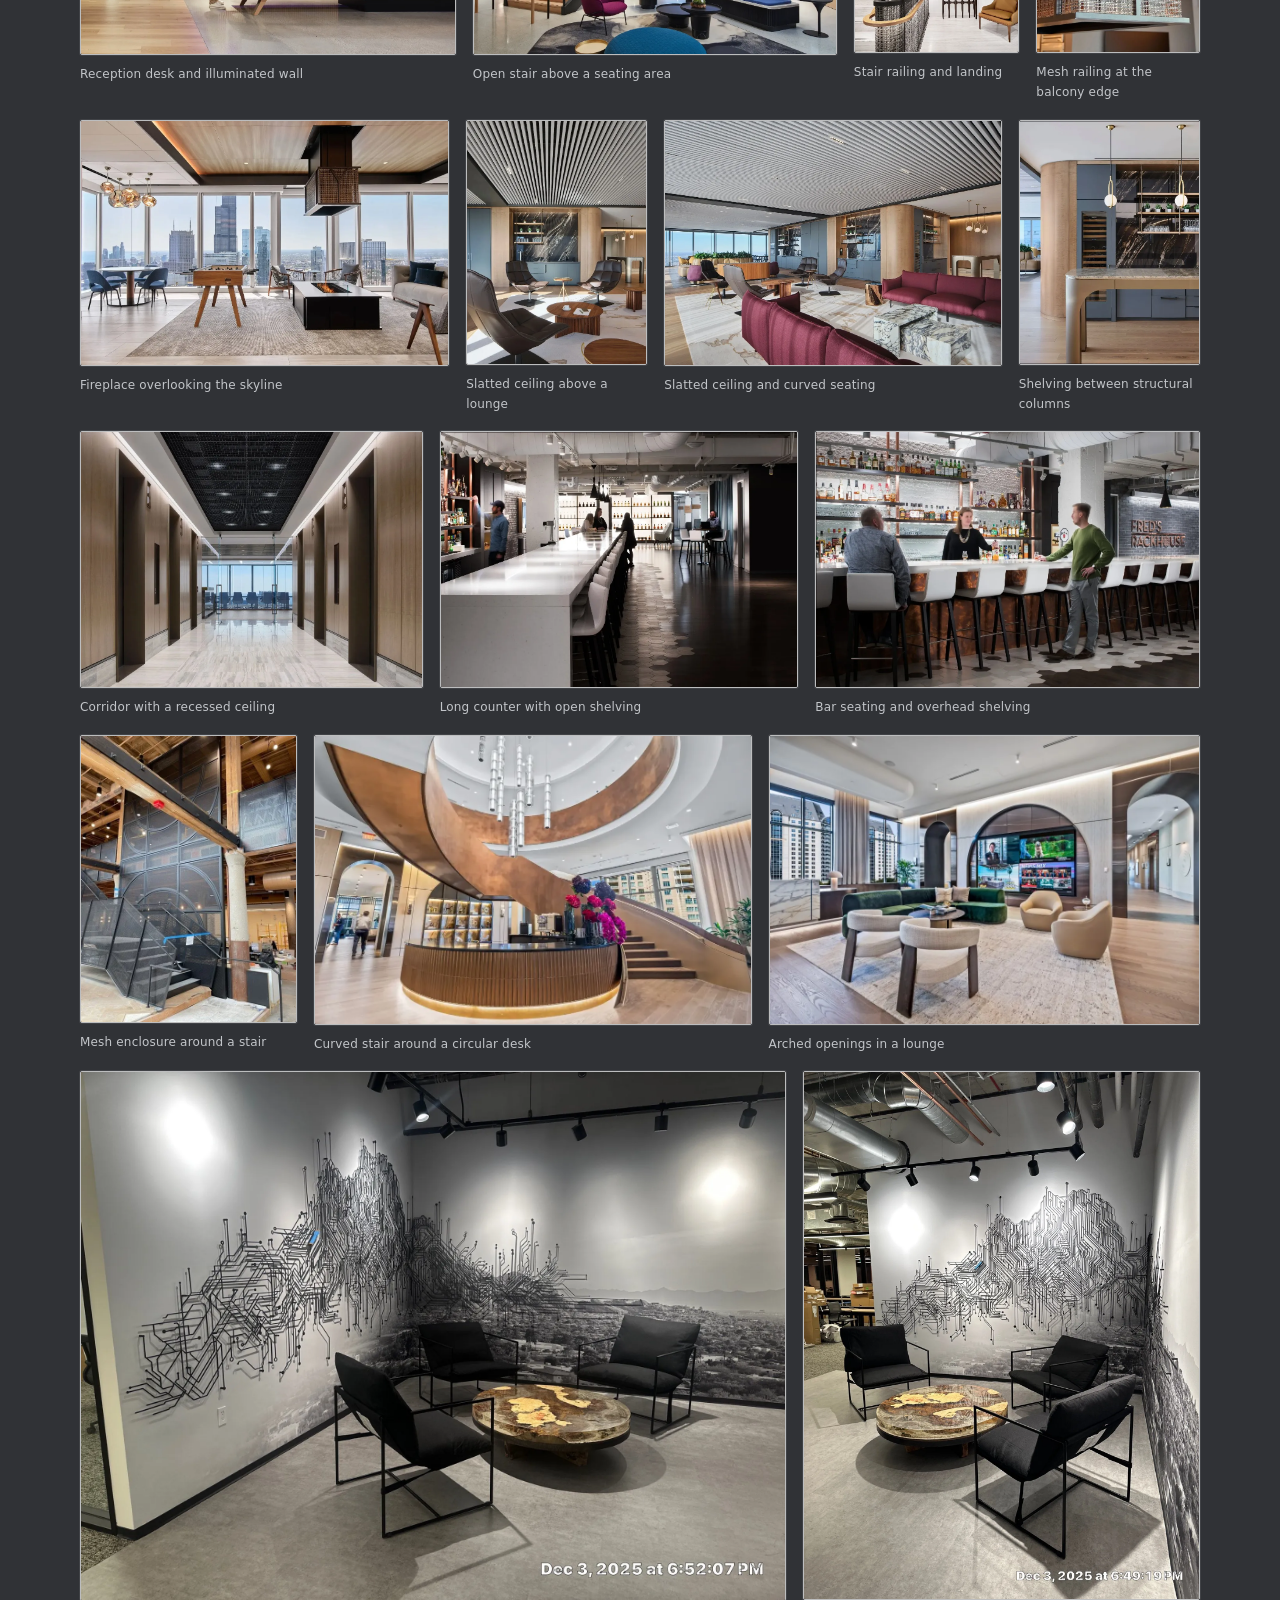
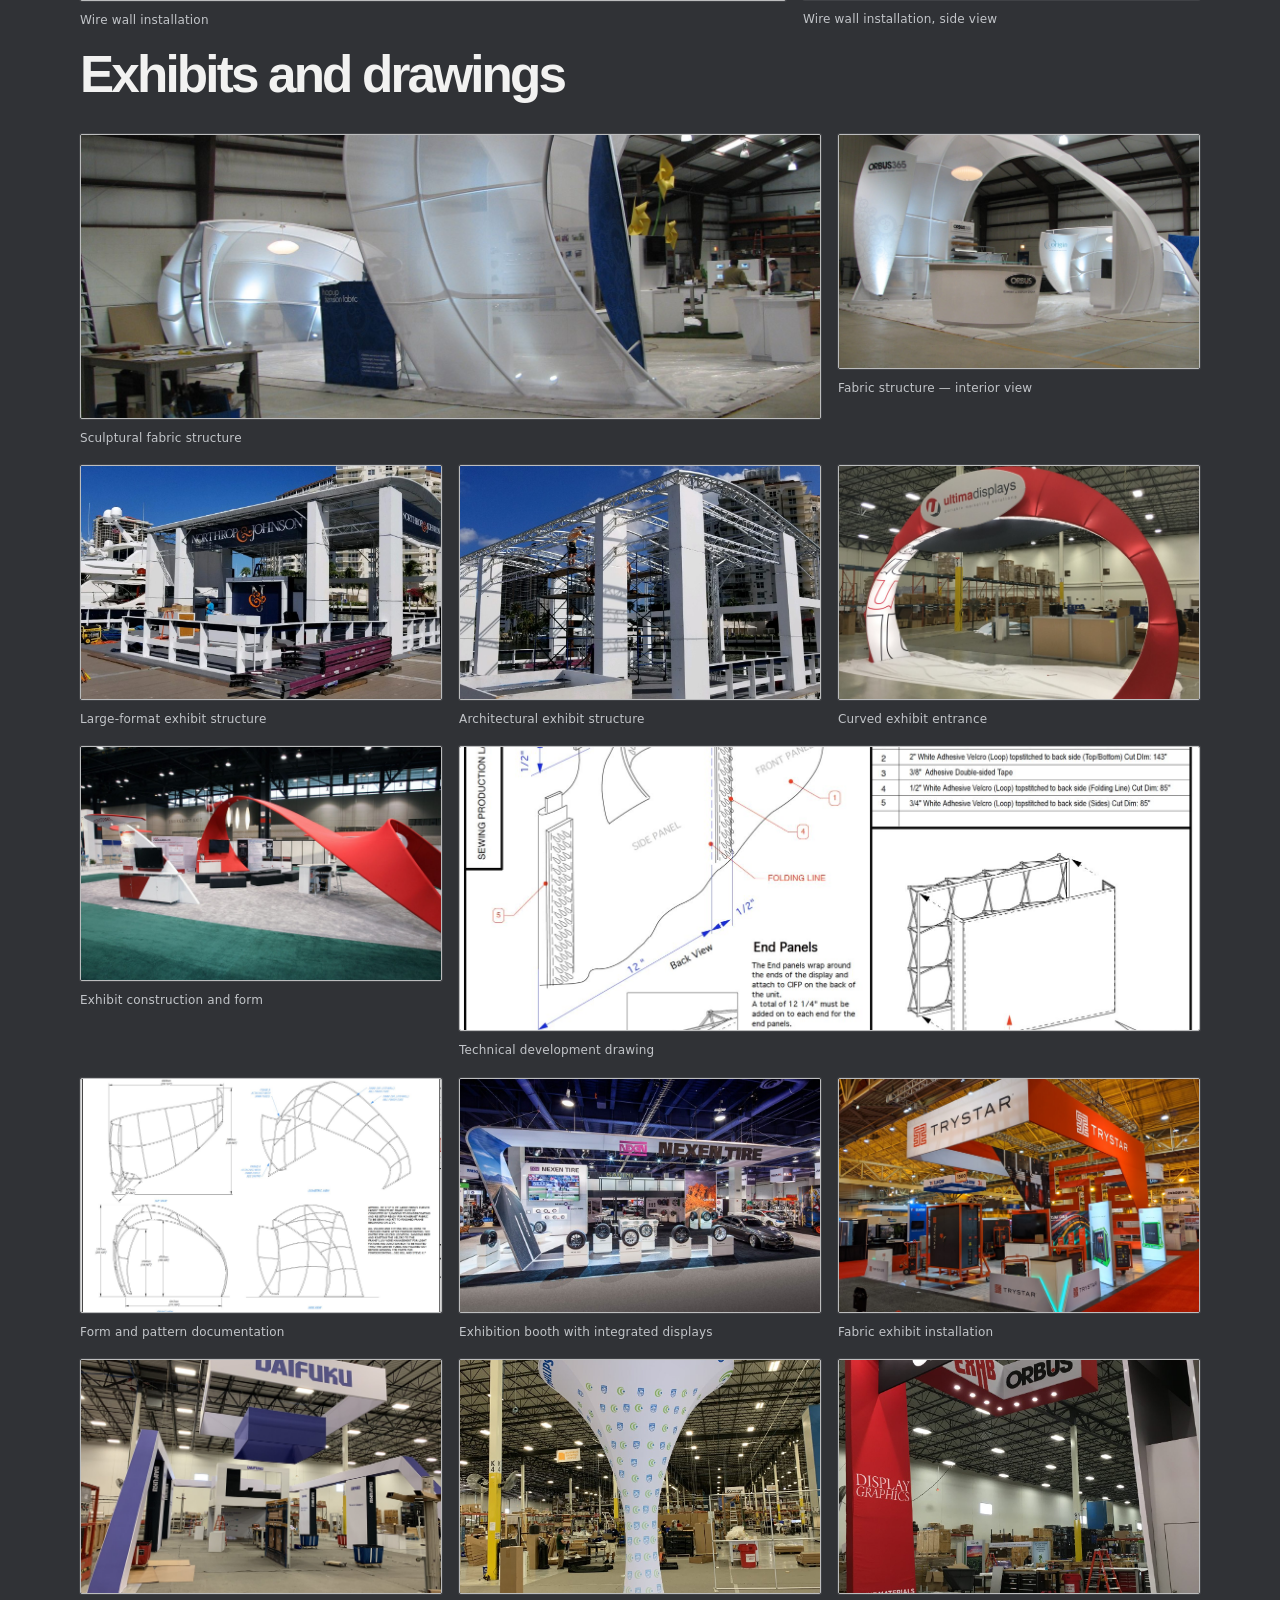
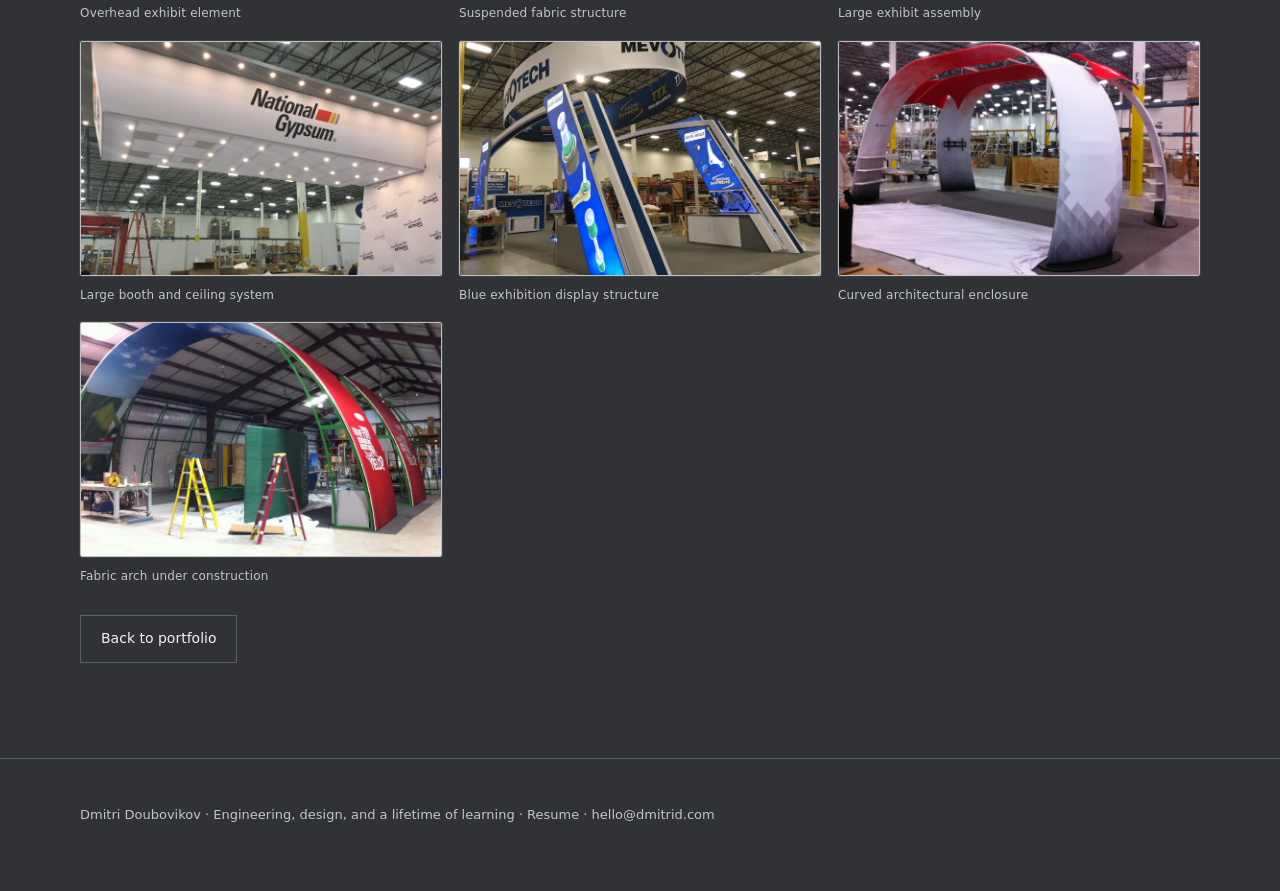
==== commit 339f1c3f: "Polish portfolio copy and remove public resume address details" ====
--- a/photos.html
+++ b/photos.html
@@ -60,13 +60,13 @@
 <figure class="photo-card"><a href="assets/06-ferring-exhibit.jpg"><img src="assets/06-ferring-exhibit.jpg" alt="Exhibit construction and form" loading="lazy"></a><figcaption>Exhibit construction and form</figcaption></figure>
 <figure class="photo-card wide"><a href="assets/07-technical-drawing.jpg"><img src="assets/07-technical-drawing.jpg" alt="Technical development drawing" loading="lazy"></a><figcaption>Technical development drawing</figcaption></figure>
 <figure class="photo-card"><a href="assets/08-pattern-development.jpg"><img src="assets/08-pattern-development.jpg" alt="Form and pattern documentation" loading="lazy"></a><figcaption>Form and pattern documentation</figcaption></figure>
-<figure class="photo-card"><a href="assets/09-nexen.jpg"><img src="assets/09-nexen.jpg" alt="Custom exhibition display" loading="lazy"></a><figcaption>Custom exhibition display</figcaption></figure>
+<figure class="photo-card"><a href="assets/09-nexen.jpg"><img src="assets/09-nexen.jpg" alt="Exhibition booth with integrated display elements" loading="lazy"></a><figcaption>Exhibition booth with integrated displays</figcaption></figure>
 <figure class="photo-card"><a href="assets/10-orange-exhibit.jpg"><img src="assets/10-orange-exhibit.jpg" alt="Fabric exhibit installation" loading="lazy"></a><figcaption>Fabric exhibit installation</figcaption></figure>
 <figure class="photo-card"><a href="assets/11-suspended-structure.jpg"><img src="assets/11-suspended-structure.jpg" alt="Overhead exhibit element" loading="lazy"></a><figcaption>Overhead exhibit element</figcaption></figure>
 <figure class="photo-card"><a href="assets/12-sculptural-column.jpg"><img src="assets/12-sculptural-column.jpg" alt="Suspended fabric structure" loading="lazy"></a><figcaption>Suspended fabric structure</figcaption></figure>
 <figure class="photo-card"><a href="assets/13-structural-detail.jpg"><img src="assets/13-structural-detail.jpg" alt="Large exhibit assembly" loading="lazy"></a><figcaption>Large exhibit assembly</figcaption></figure>
 <figure class="photo-card"><a href="assets/14-national-gypsum.jpg"><img src="assets/14-national-gypsum.jpg" alt="Large booth and ceiling system" loading="lazy"></a><figcaption>Large booth and ceiling system</figcaption></figure>
-<figure class="photo-card"><a href="assets/15-blue-exhibit.jpg"><img src="assets/15-blue-exhibit.jpg" alt="Custom exhibit display" loading="lazy"></a><figcaption>Custom exhibit display</figcaption></figure>
+<figure class="photo-card"><a href="assets/15-blue-exhibit.jpg"><img src="assets/15-blue-exhibit.jpg" alt="Blue exhibition display structure" loading="lazy"></a><figcaption>Blue exhibition display structure</figcaption></figure>
 <figure class="photo-card"><a href="assets/16-curved-enclosure.jpg"><img src="assets/16-curved-enclosure.jpg" alt="Curved architectural enclosure" loading="lazy"></a><figcaption>Curved architectural enclosure</figcaption></figure>
 <figure class="photo-card"><a href="assets/18-fabric-arch-build.jpg"><img src="assets/18-fabric-arch-build.jpg" alt="Fabric arch under construction" loading="lazy"></a><figcaption>Fabric arch under construction</figcaption></figure>
 </div><div class="buttons"><a class="btn" href="index.html#projects">Back to portfolio</a></div>
--- a/style.css
+++ b/style.css
@@ -6,7 +6,7 @@
 main img, .portfolio-photo, .project-photo, .gallery img {display:block;max-width:100%;border:1px solid rgba(255,255,255,.62);box-shadow:0 0 0 1px rgba(255,255,255,.08);border-radius:2px}
 
 /* Fine horizontal drafting-paper texture, intentionally low contrast. */
-body{background-color:var(--bg);background-image:repeating-linear-gradient(to bottom,transparent 0,transparent 27px,rgba(255,255,255,.026) 28px,transparent 29px);background-attachment:fixed}
+body{background-color:var(--bg);background-image:repeating-linear-gradient(to bottom,transparent 0,transparent 5px,rgba(255,255,255,.026) 5px,rgba(255,255,255,.026) 6px);background-attachment:fixed}
 .top{background:rgba(48,50,54,.95)}
 /* Photo-led physical-work gallery */
 .photo-grid{display:grid;grid-template-columns:repeat(3,minmax(0,1fr));gap:17px;margin-top:30px}
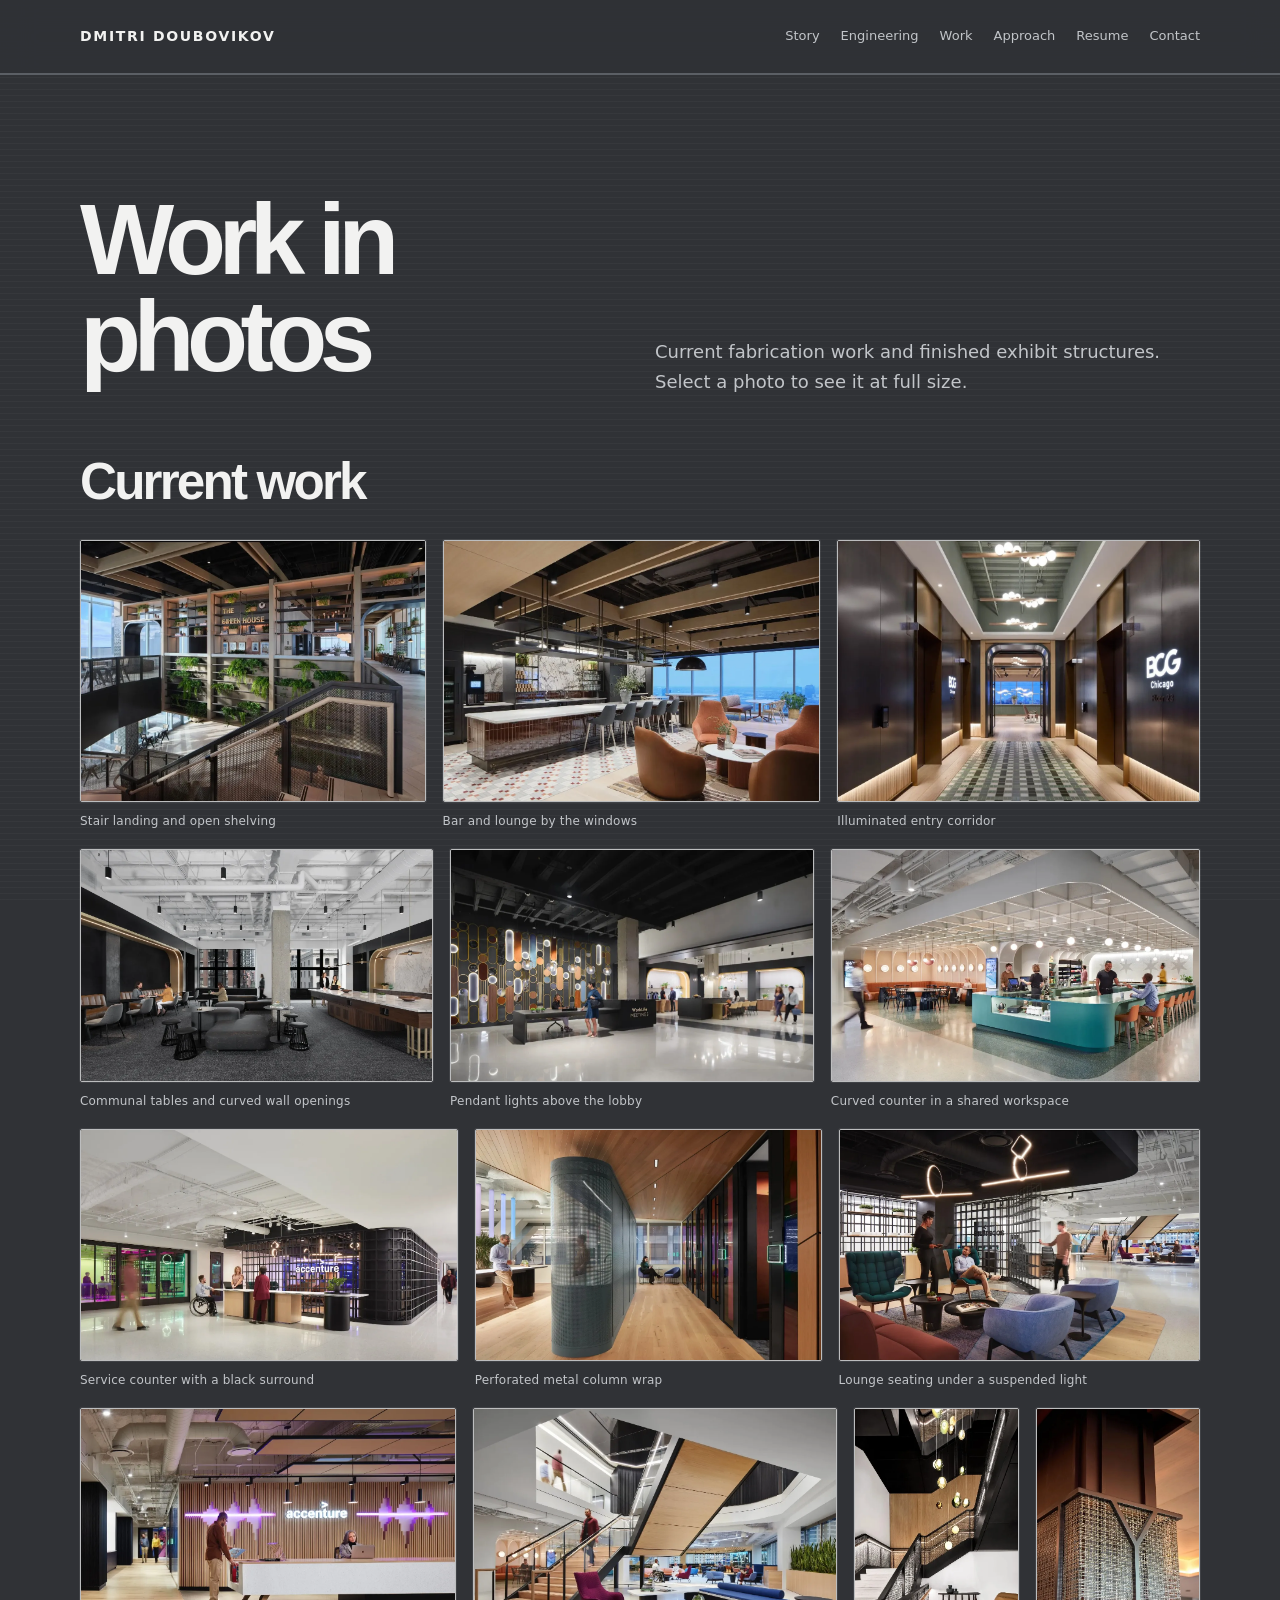
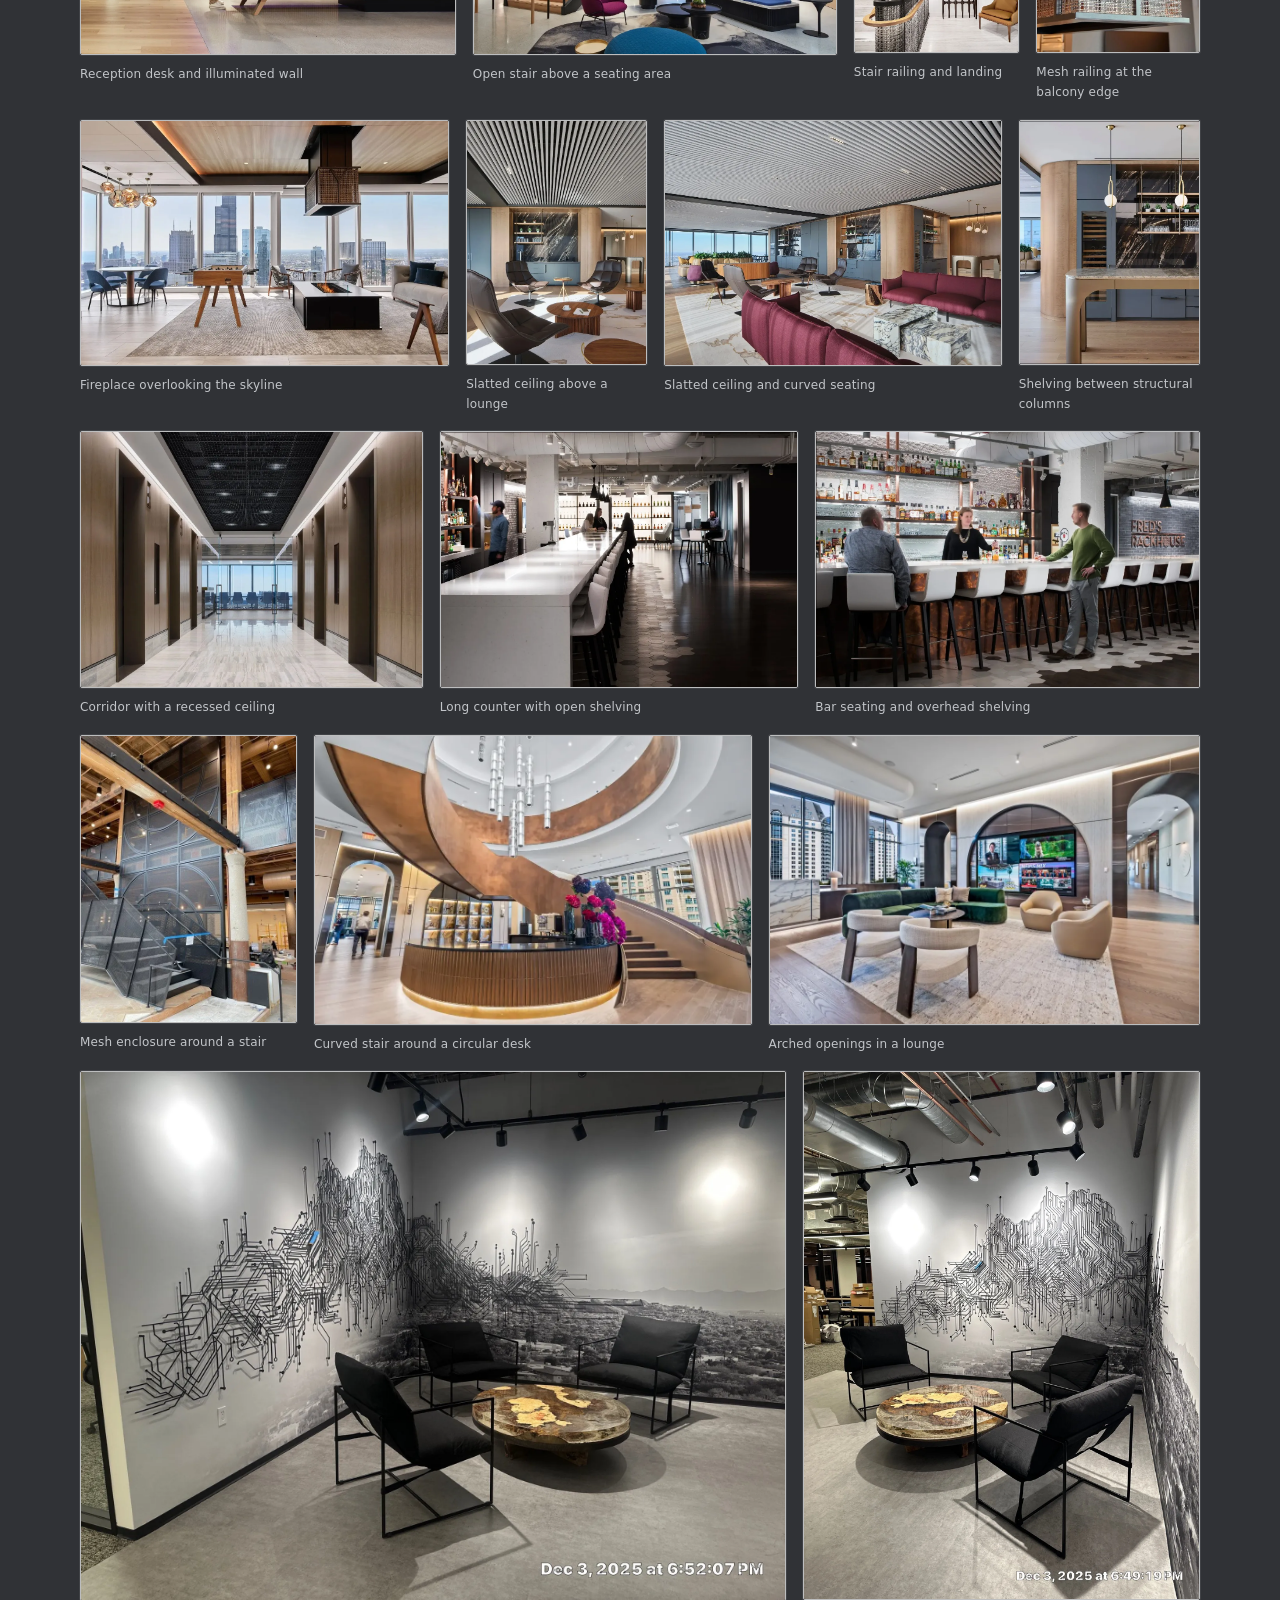
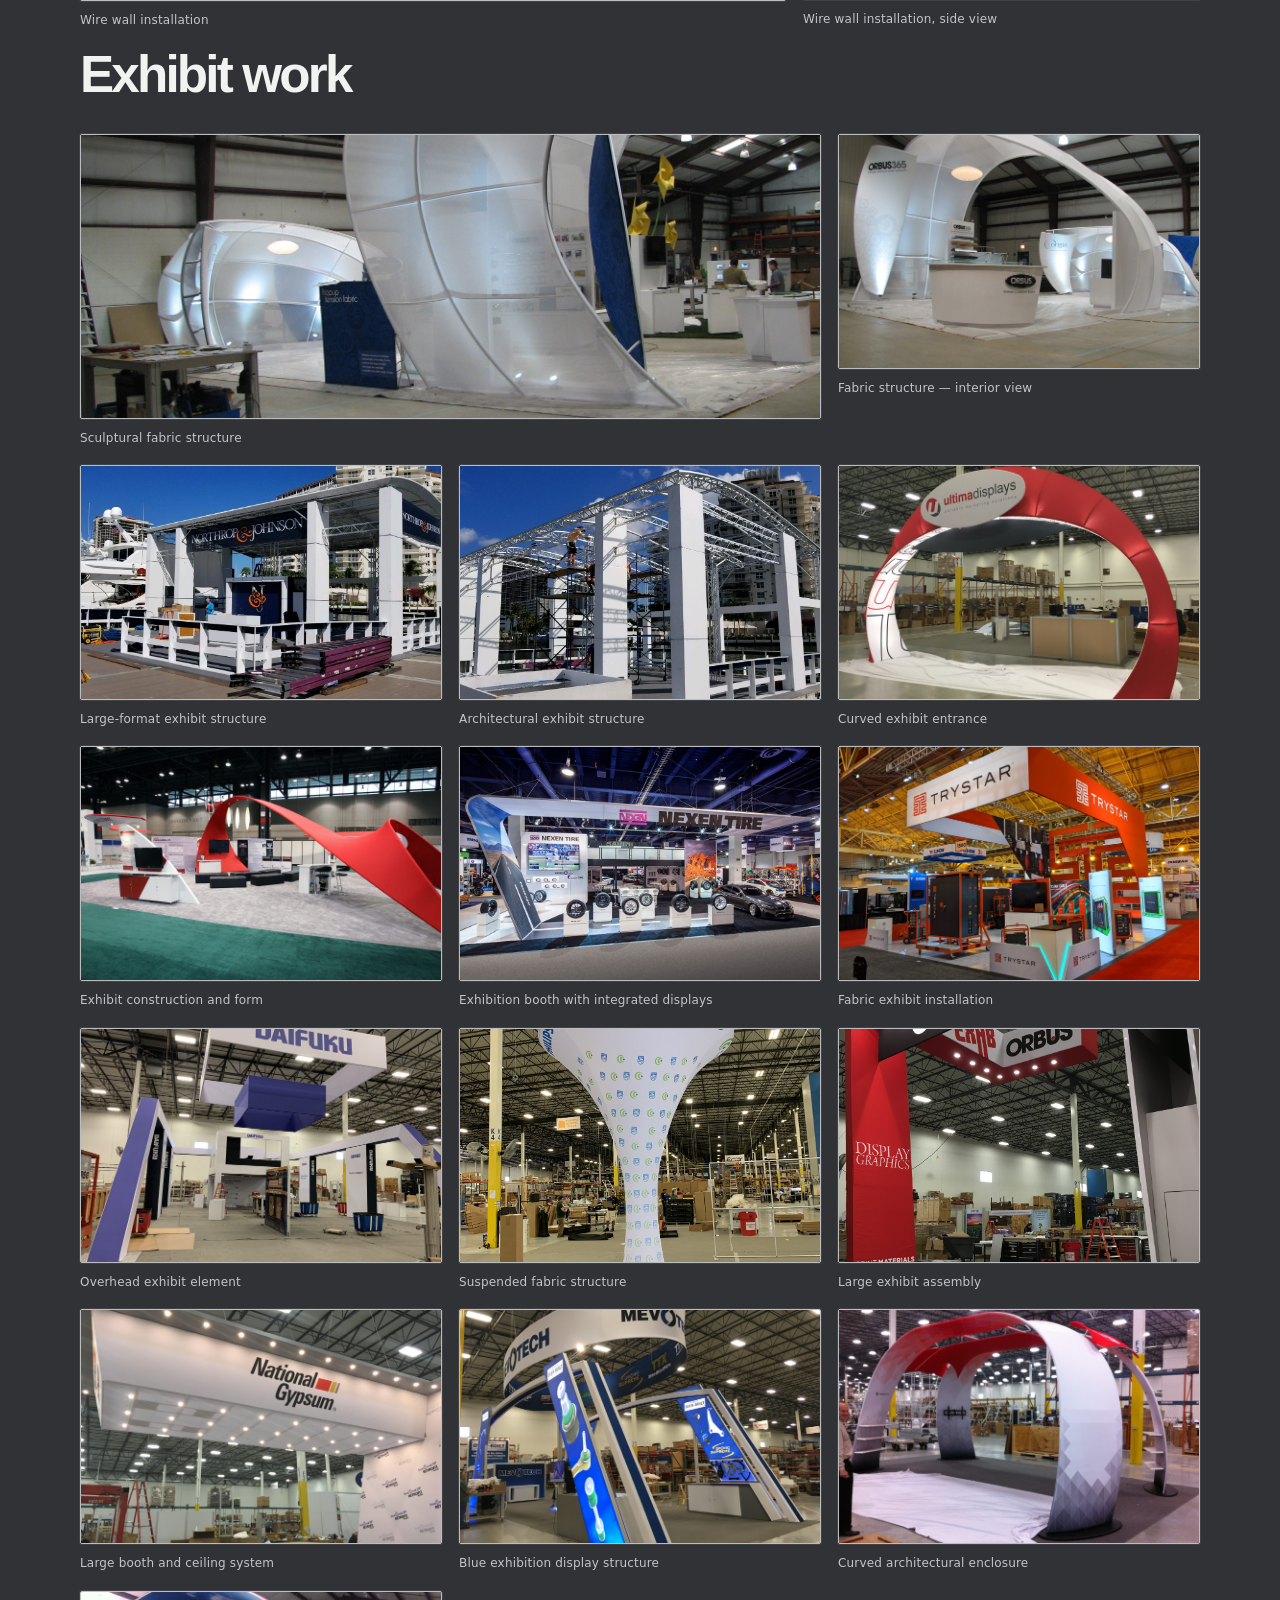
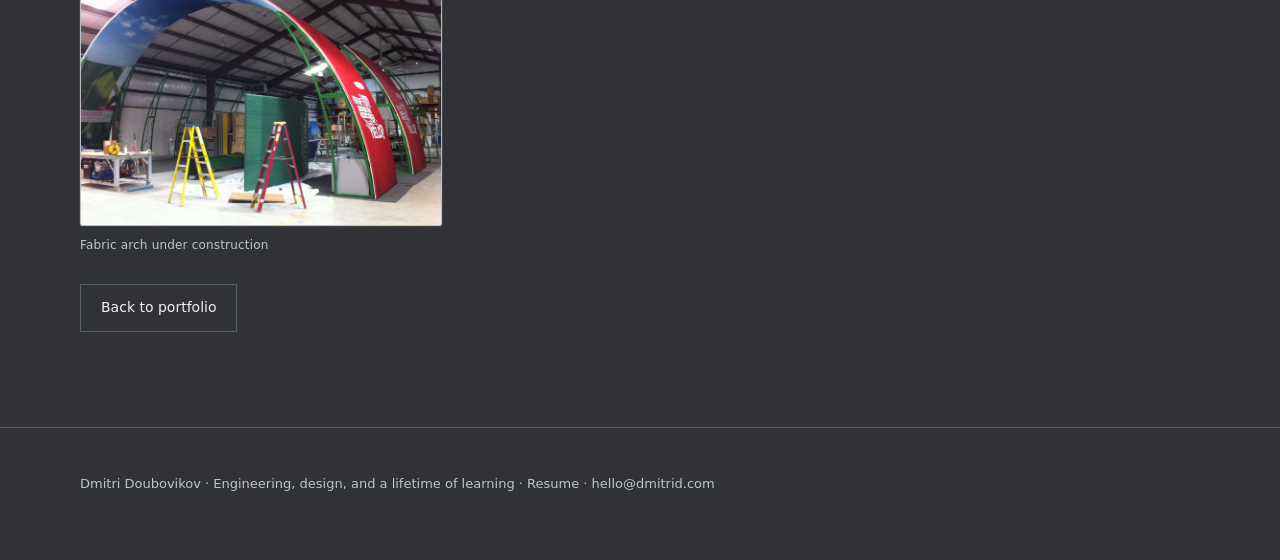
==== commit 8cbcb19a: "Remove technical drawings from portfolio gallery" ====
--- a/photos.html
+++ b/photos.html
@@ -21,7 +21,7 @@
 <body>
 <header class="top"><nav class="wrap"><a class="brand" href="index.html#top">DMITRI DOUBOVIKOV</a><div class="navlinks"><a href="index.html#story">Story</a><a href="index.html#engineering">Engineering</a><a href="photos.html" aria-current="page">Work</a><a href="index.html#approach">Approach</a><a href="resume.html">Resume</a><a href="mailto:hello@dmitrid.com">Contact</a></div></nav></header>
 <main><section><div class="wrap">
-<div class="section-head"><h1>Work in photos</h1><p>Current fabrication work, exhibit structures and technical drawings. Select a photo to see it at full size.</p></div>
+<div class="section-head"><h1>Work in photos</h1><p>Current fabrication work and finished exhibit structures. Select a photo to see it at full size.</p></div>
 <h2>Current work</h2>
 <div class="photo-grid shop-gallery">
 <figure class="photo-card" style="--ratio:1.3205"><a href="assets/shop/2.webp"><img width="1067" height="808" src="assets/shop/2.webp" alt="Stair landing and open shelving" loading="eager"></a><figcaption>Stair landing and open shelving</figcaption></figure>
@@ -50,7 +50,7 @@
 <figure class="photo-card" style="--ratio:1.3333"><a href="assets/shop/wire-1.webp"><img width="1800" height="1350" src="assets/shop/wire-1.webp" alt="Wire wall installation" loading="lazy"></a><figcaption>Wire wall installation</figcaption></figure>
 <figure class="photo-card" style="--ratio:0.7500"><a href="assets/shop/wire-2.webp"><img width="1350" height="1800" src="assets/shop/wire-2.webp" alt="Wire wall installation, side view" loading="lazy"></a><figcaption>Wire wall installation, side view</figcaption></figure>
 </div>
-<h2>Exhibits and drawings</h2>
+<h2>Exhibit work</h2>
 <div class="photo-grid">
 <figure class="photo-card wide"><a href="assets/01-fabric-structure.jpg"><img src="assets/01-fabric-structure.jpg" alt="Sculptural fabric structure" loading="eager"></a><figcaption>Sculptural fabric structure</figcaption></figure>
 <figure class="photo-card"><a href="assets/02-structure-interior.jpg"><img src="assets/02-structure-interior.jpg" alt="Fabric structure — interior view" loading="eager"></a><figcaption>Fabric structure — interior view</figcaption></figure>
@@ -58,8 +58,8 @@
 <figure class="photo-card"><a href="assets/04-exhibit-architecture.jpg"><img src="assets/04-exhibit-architecture.jpg" alt="Architectural exhibit structure" loading="lazy"></a><figcaption>Architectural exhibit structure</figcaption></figure>
 <figure class="photo-card"><a href="assets/05-red-arch.jpg"><img src="assets/05-red-arch.jpg" alt="Curved exhibit entrance" loading="lazy"></a><figcaption>Curved exhibit entrance</figcaption></figure>
 <figure class="photo-card"><a href="assets/06-ferring-exhibit.jpg"><img src="assets/06-ferring-exhibit.jpg" alt="Exhibit construction and form" loading="lazy"></a><figcaption>Exhibit construction and form</figcaption></figure>
-<figure class="photo-card wide"><a href="assets/07-technical-drawing.jpg"><img src="assets/07-technical-drawing.jpg" alt="Technical development drawing" loading="lazy"></a><figcaption>Technical development drawing</figcaption></figure>
-<figure class="photo-card"><a href="assets/08-pattern-development.jpg"><img src="assets/08-pattern-development.jpg" alt="Form and pattern documentation" loading="lazy"></a><figcaption>Form and pattern documentation</figcaption></figure>
+
+
 <figure class="photo-card"><a href="assets/09-nexen.jpg"><img src="assets/09-nexen.jpg" alt="Exhibition booth with integrated display elements" loading="lazy"></a><figcaption>Exhibition booth with integrated displays</figcaption></figure>
 <figure class="photo-card"><a href="assets/10-orange-exhibit.jpg"><img src="assets/10-orange-exhibit.jpg" alt="Fabric exhibit installation" loading="lazy"></a><figcaption>Fabric exhibit installation</figcaption></figure>
 <figure class="photo-card"><a href="assets/11-suspended-structure.jpg"><img src="assets/11-suspended-structure.jpg" alt="Overhead exhibit element" loading="lazy"></a><figcaption>Overhead exhibit element</figcaption></figure>
--- a/style.css
+++ b/style.css
@@ -17,3 +17,50 @@
 @media(max-width:760px){.photo-grid{grid-template-columns:repeat(2,minmax(0,1fr))}.photo-card.wide{grid-column:span 2}.photo-card img{height:180px}}
 @media(max-width:460px){.photo-grid{grid-template-columns:1fr}.photo-card.wide{grid-column:auto}.photo-card img,.photo-card.wide img{height:auto;aspect-ratio:4/3}}
 @media print{body{background-image:none!important}}
+
+/* Quiet, factual career markers — no animated counters. */
+.career-numbers{padding:34px 0 31px;background:rgba(0,0,0,.09)}
+.career-stats{display:grid;grid-template-columns:repeat(3,minmax(0,1fr));gap:20px}
+.career-stat{display:flex;align-items:center;gap:17px;border-left:2px solid var(--accent);padding-left:21px;min-width:0}
+.career-stat strong{font:600 clamp(38px,4.6vw,63px)/1 Arial,Helvetica,sans-serif;letter-spacing:-.055em;font-variant-numeric:tabular-nums}
+.career-stat span{font-size:14px;line-height:1.35;color:var(--fg)}
+.career-stat small{font-size:11px;color:var(--muted)}
+.career-note{color:var(--muted);font-size:12px;margin:19px 0 0;letter-spacing:.01em}
+@media(max-width:650px){.career-numbers{padding:26px 0}.career-stats{grid-template-columns:1fr;gap:21px}.career-stat{gap:20px}.career-stat strong{min-width:60px}.career-note{line-height:1.5}}
+@media print{.career-numbers{display:none}}
+
+/* Career evidence: four concise metrics and a factual company history. */
+.career-numbers>.wrap>.eyebrow{margin-bottom:23px}
+.impact-stats{display:grid;grid-template-columns:repeat(4,minmax(0,1fr));gap:13px;margin-bottom:27px}
+.impact-stat{padding:18px 15px 20px;border:1px solid var(--line);border-top:2px solid var(--accent);background:rgba(255,255,255,.025);min-width:0}
+.impact-stat strong{display:block;font:600 clamp(30px,3.5vw,50px)/1.15 Arial,Helvetica,sans-serif;letter-spacing:-.045em;margin-bottom:10px;font-variant-numeric:tabular-nums}
+.impact-stat span{display:block;font-size:13px;line-height:1.38}
+.impact-stat small{display:block;font-size:11px;color:var(--muted);margin-top:6px}
+.career-numbers .career-stats{padding-top:22px;border-top:1px solid var(--line)}
+.company-history{margin-top:60px;max-width:900px}
+.company-history .eyebrow{margin-bottom:20px}
+.company-list{display:grid;grid-template-columns:repeat(2,minmax(0,1fr));gap:18px}
+.company-list article{border-top:1px solid var(--line);padding-top:20px}
+.company-list small{font-size:11px;color:var(--accent);letter-spacing:.06em}
+.company-list h3{font-size:22px;margin:9px 0 7px}
+.company-list p{color:var(--muted);margin:0}
+@media(max-width:820px){.impact-stats{grid-template-columns:repeat(2,minmax(0,1fr))}}
+@media(max-width:500px){.impact-stats,.company-list{grid-template-columns:1fr}.impact-stat{padding:16px}.company-history{margin-top:38px}}
+
+/* Patent evidence, matched to restrained engineering visual style. */
+.patent-records{margin-top:52px}.patent-records>.eyebrow{margin-bottom:20px}.patent-list{display:grid;grid-template-columns:repeat(2,minmax(0,1fr));gap:18px}.patent-list article{padding:24px;border:1px solid var(--line);border-top:2px solid var(--accent);background:rgba(255,255,255,.02)}.patent-list .patent-id{font-size:11px;letter-spacing:.045em;color:var(--accent)}.patent-list h3{font-size:21px;margin:14px 0 9px}.patent-list p{font-size:14px;color:var(--muted);margin:0 0 14px}.patent-list a{color:var(--accent);font-size:13px;text-decoration:underline;text-underline-offset:3px}@media(max-width:650px){.patent-list{grid-template-columns:1fr}}
+
+/* Handcraft portrait in the opening panel, preserving the original typography. */
+.hero-main{display:grid;grid-template-columns:minmax(0,1fr) minmax(220px,32%);gap:30px;align-items:start}
+.hero-main>div{min-width:0;padding-top:5px}
+.hero-portrait{margin:0;justify-self:end;width:min(100%,330px);position:relative}
+.hero-portrait img{display:block;width:100%;height:395px;object-fit:cover;object-position:center 59%;border:1px solid rgba(255,255,255,.58);border-radius:2px;filter:grayscale(1) sepia(.34) saturate(.68) contrast(1.07) brightness(1.04)}
+.hero-portrait figcaption{font-size:11px;color:var(--muted);letter-spacing:.045em;margin-top:9px}
+@media(max-width:760px){.hero-main{grid-template-columns:1fr}.hero-portrait{justify-self:start;width:min(100%,390px)}.hero-portrait img{height:auto;max-height:460px;object-fit:cover}.hero{gap:26px}}
+@media(min-width:761px) and (max-width:1050px){.hero-main{grid-template-columns:minmax(0,1fr) 28%;gap:20px}.hero-portrait img{height:360px}}
+
+/* Slight warm-tan print tone to echo the site's brass navigation accents. */
+.hero-portrait{isolation:isolate}
+.hero-portrait::after{content:"";position:absolute;left:1px;right:1px;top:1px;height:393px;pointer-events:none;background:rgba(212,173,137,.09);mix-blend-mode:color;border-radius:1px}
+@media(min-width:761px) and (max-width:1050px){.hero-portrait::after{height:358px}}
+@media(max-width:760px){.hero-portrait::after{height:calc(100% - 29px)}}
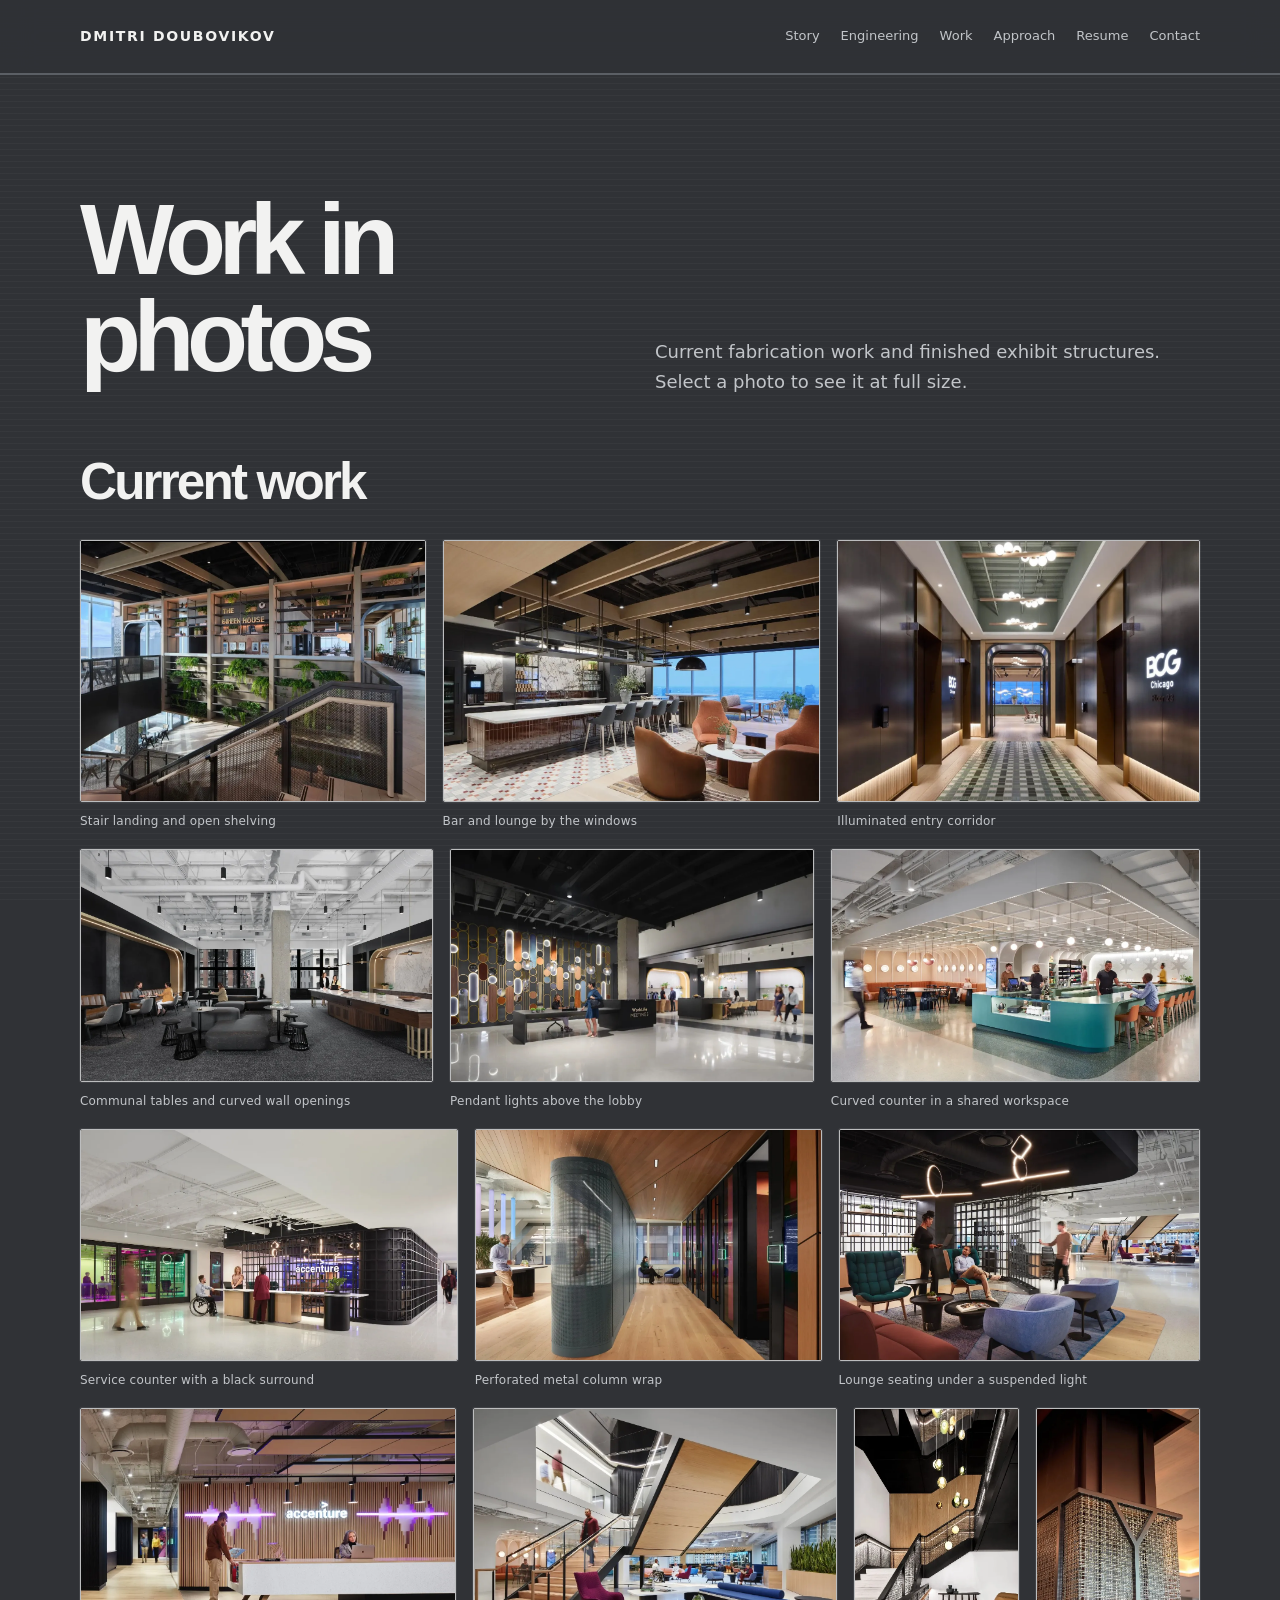
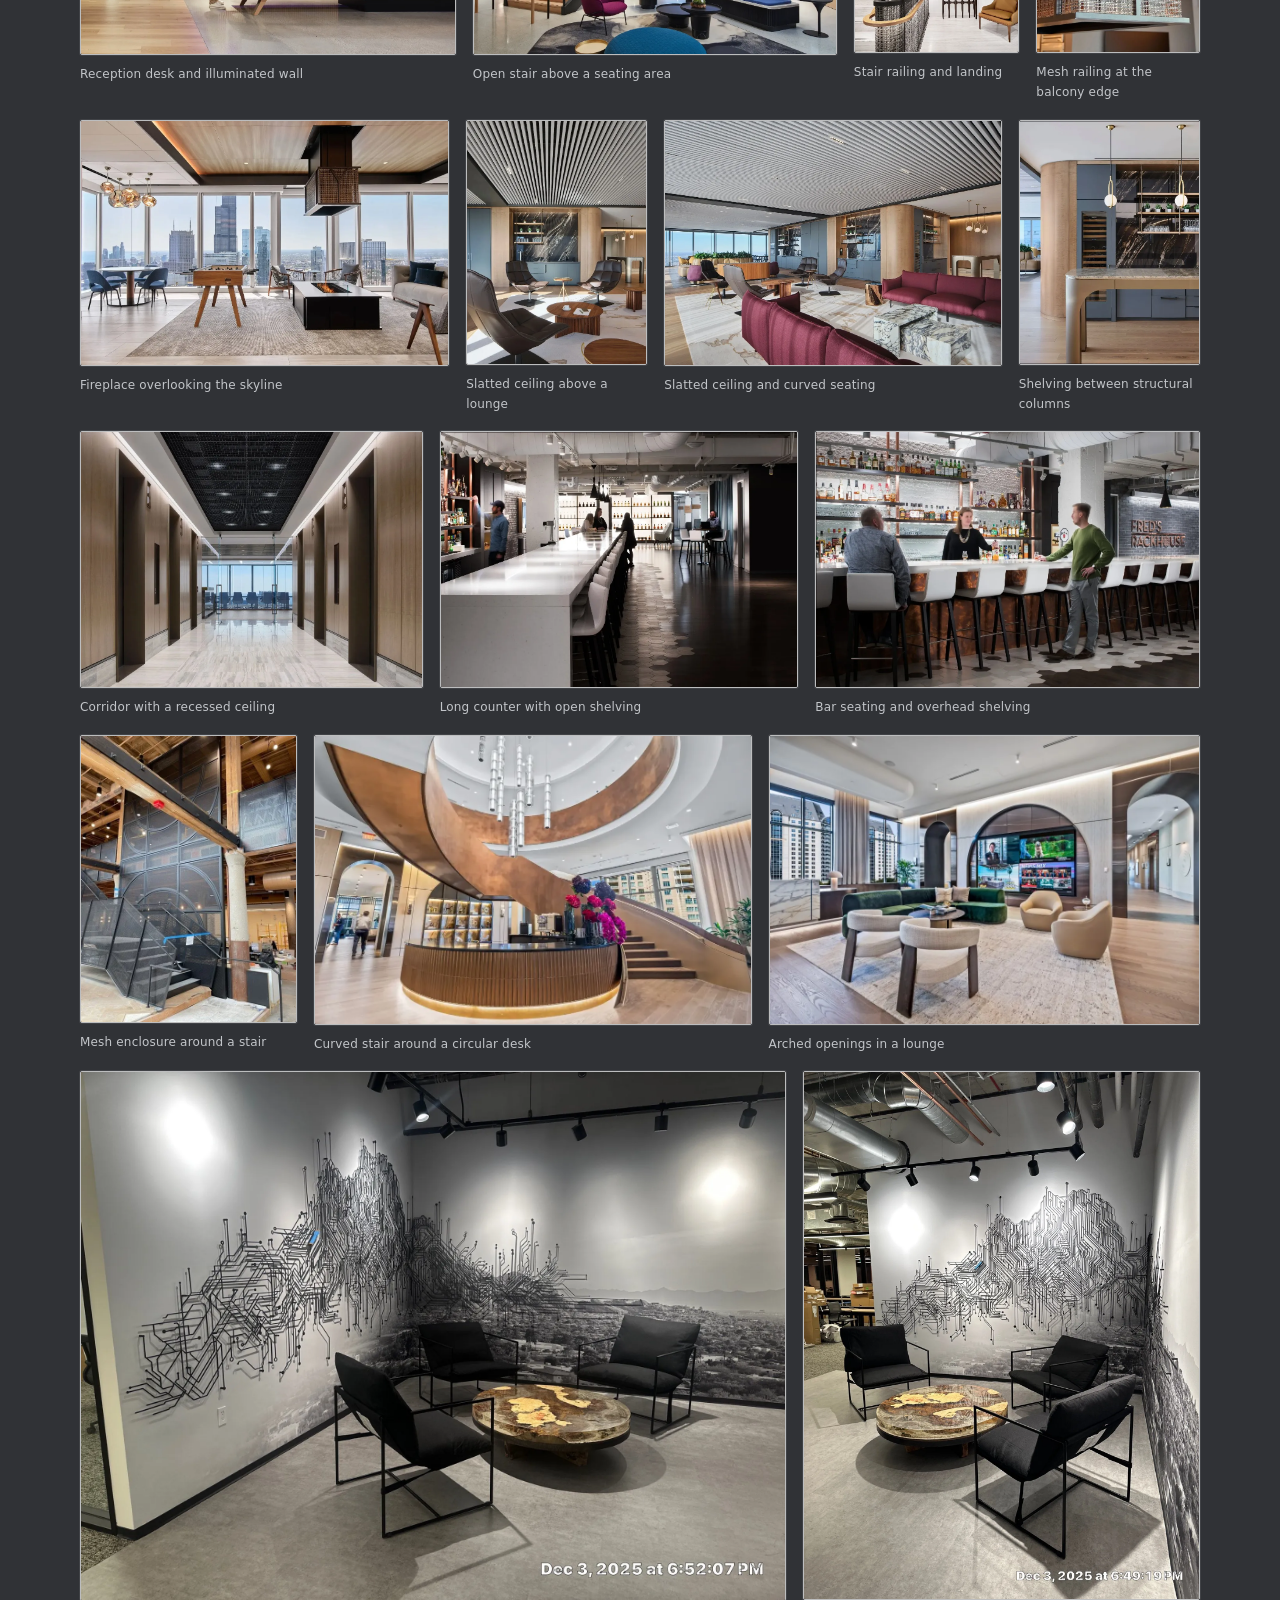
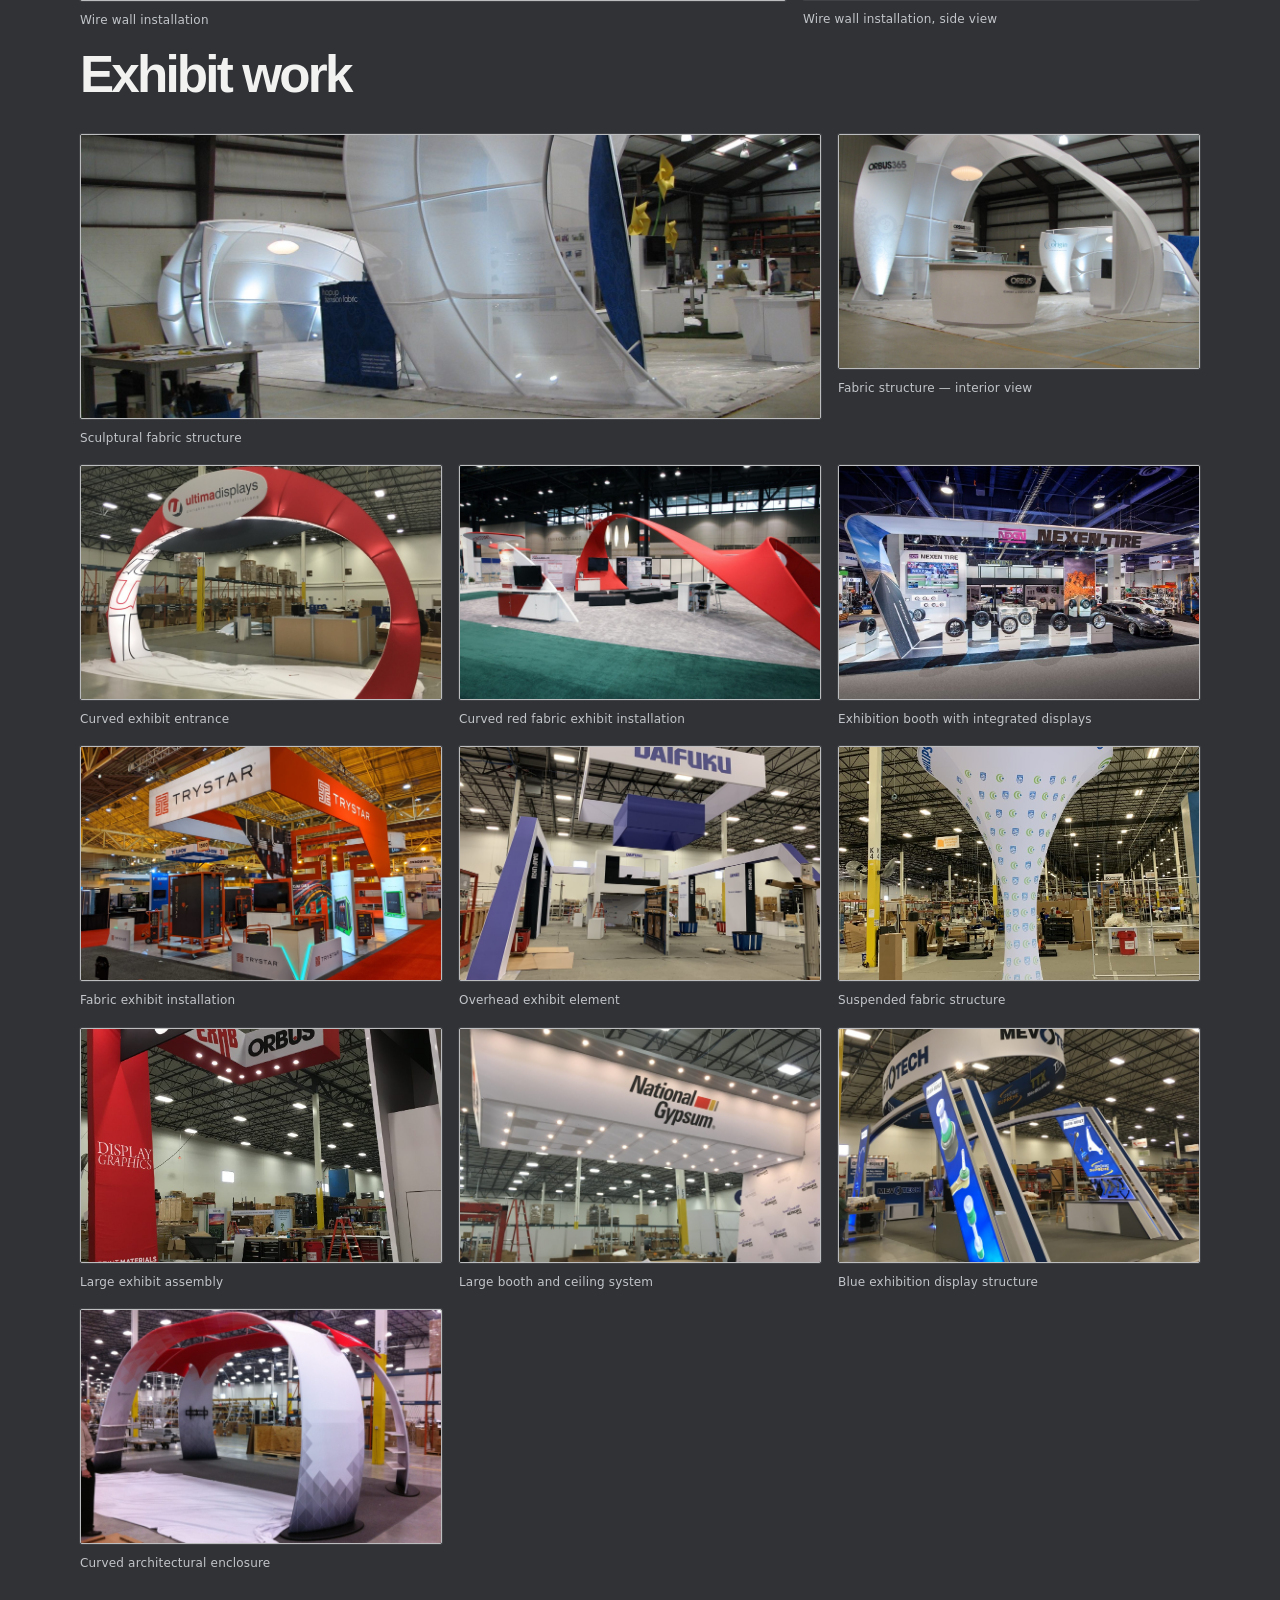
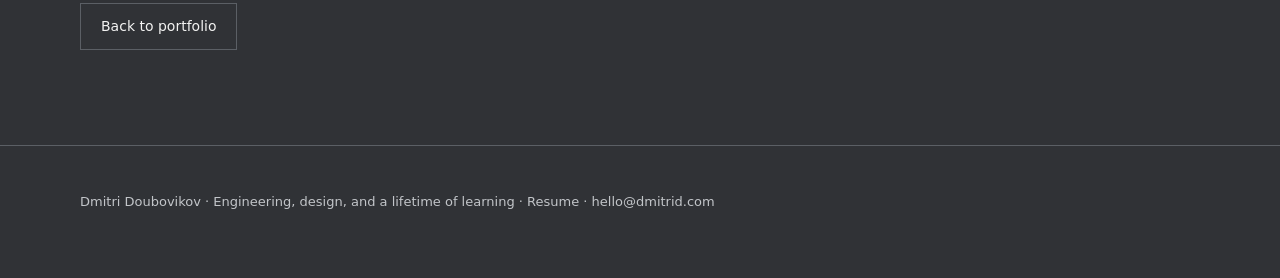
==== commit c241744b: "Focus portfolio gallery on finished built exhibit work" ====
--- a/photos.html
+++ b/photos.html
@@ -54,10 +54,10 @@
 <div class="photo-grid">
 <figure class="photo-card wide"><a href="assets/01-fabric-structure.jpg"><img src="assets/01-fabric-structure.jpg" alt="Sculptural fabric structure" loading="eager"></a><figcaption>Sculptural fabric structure</figcaption></figure>
 <figure class="photo-card"><a href="assets/02-structure-interior.jpg"><img src="assets/02-structure-interior.jpg" alt="Fabric structure — interior view" loading="eager"></a><figcaption>Fabric structure — interior view</figcaption></figure>
-<figure class="photo-card"><a href="assets/03-open-frame.jpg"><img src="assets/03-open-frame.jpg" alt="Large-format exhibit structure" loading="lazy"></a><figcaption>Large-format exhibit structure</figcaption></figure>
-<figure class="photo-card"><a href="assets/04-exhibit-architecture.jpg"><img src="assets/04-exhibit-architecture.jpg" alt="Architectural exhibit structure" loading="lazy"></a><figcaption>Architectural exhibit structure</figcaption></figure>
+
+
 <figure class="photo-card"><a href="assets/05-red-arch.jpg"><img src="assets/05-red-arch.jpg" alt="Curved exhibit entrance" loading="lazy"></a><figcaption>Curved exhibit entrance</figcaption></figure>
-<figure class="photo-card"><a href="assets/06-ferring-exhibit.jpg"><img src="assets/06-ferring-exhibit.jpg" alt="Exhibit construction and form" loading="lazy"></a><figcaption>Exhibit construction and form</figcaption></figure>
+<figure class="photo-card"><a href="assets/06-ferring-exhibit.jpg"><img src="assets/06-ferring-exhibit.jpg" alt="Curved red fabric exhibit installation" loading="lazy"></a><figcaption>Curved red fabric exhibit installation</figcaption></figure>
 
 
 <figure class="photo-card"><a href="assets/09-nexen.jpg"><img src="assets/09-nexen.jpg" alt="Exhibition booth with integrated display elements" loading="lazy"></a><figcaption>Exhibition booth with integrated displays</figcaption></figure>
@@ -68,7 +68,7 @@
 <figure class="photo-card"><a href="assets/14-national-gypsum.jpg"><img src="assets/14-national-gypsum.jpg" alt="Large booth and ceiling system" loading="lazy"></a><figcaption>Large booth and ceiling system</figcaption></figure>
 <figure class="photo-card"><a href="assets/15-blue-exhibit.jpg"><img src="assets/15-blue-exhibit.jpg" alt="Blue exhibition display structure" loading="lazy"></a><figcaption>Blue exhibition display structure</figcaption></figure>
 <figure class="photo-card"><a href="assets/16-curved-enclosure.jpg"><img src="assets/16-curved-enclosure.jpg" alt="Curved architectural enclosure" loading="lazy"></a><figcaption>Curved architectural enclosure</figcaption></figure>
-<figure class="photo-card"><a href="assets/18-fabric-arch-build.jpg"><img src="assets/18-fabric-arch-build.jpg" alt="Fabric arch under construction" loading="lazy"></a><figcaption>Fabric arch under construction</figcaption></figure>
+
 </div><div class="buttons"><a class="btn" href="index.html#projects">Back to portfolio</a></div>
 </div></section></main>
 <footer class="foot"><div class="wrap">Dmitri Doubovikov · Engineering, design, and a lifetime of learning · <a href="resume.html">Resume</a> · <a href="mailto:hello@dmitrid.com">hello@dmitrid.com</a></div></footer>
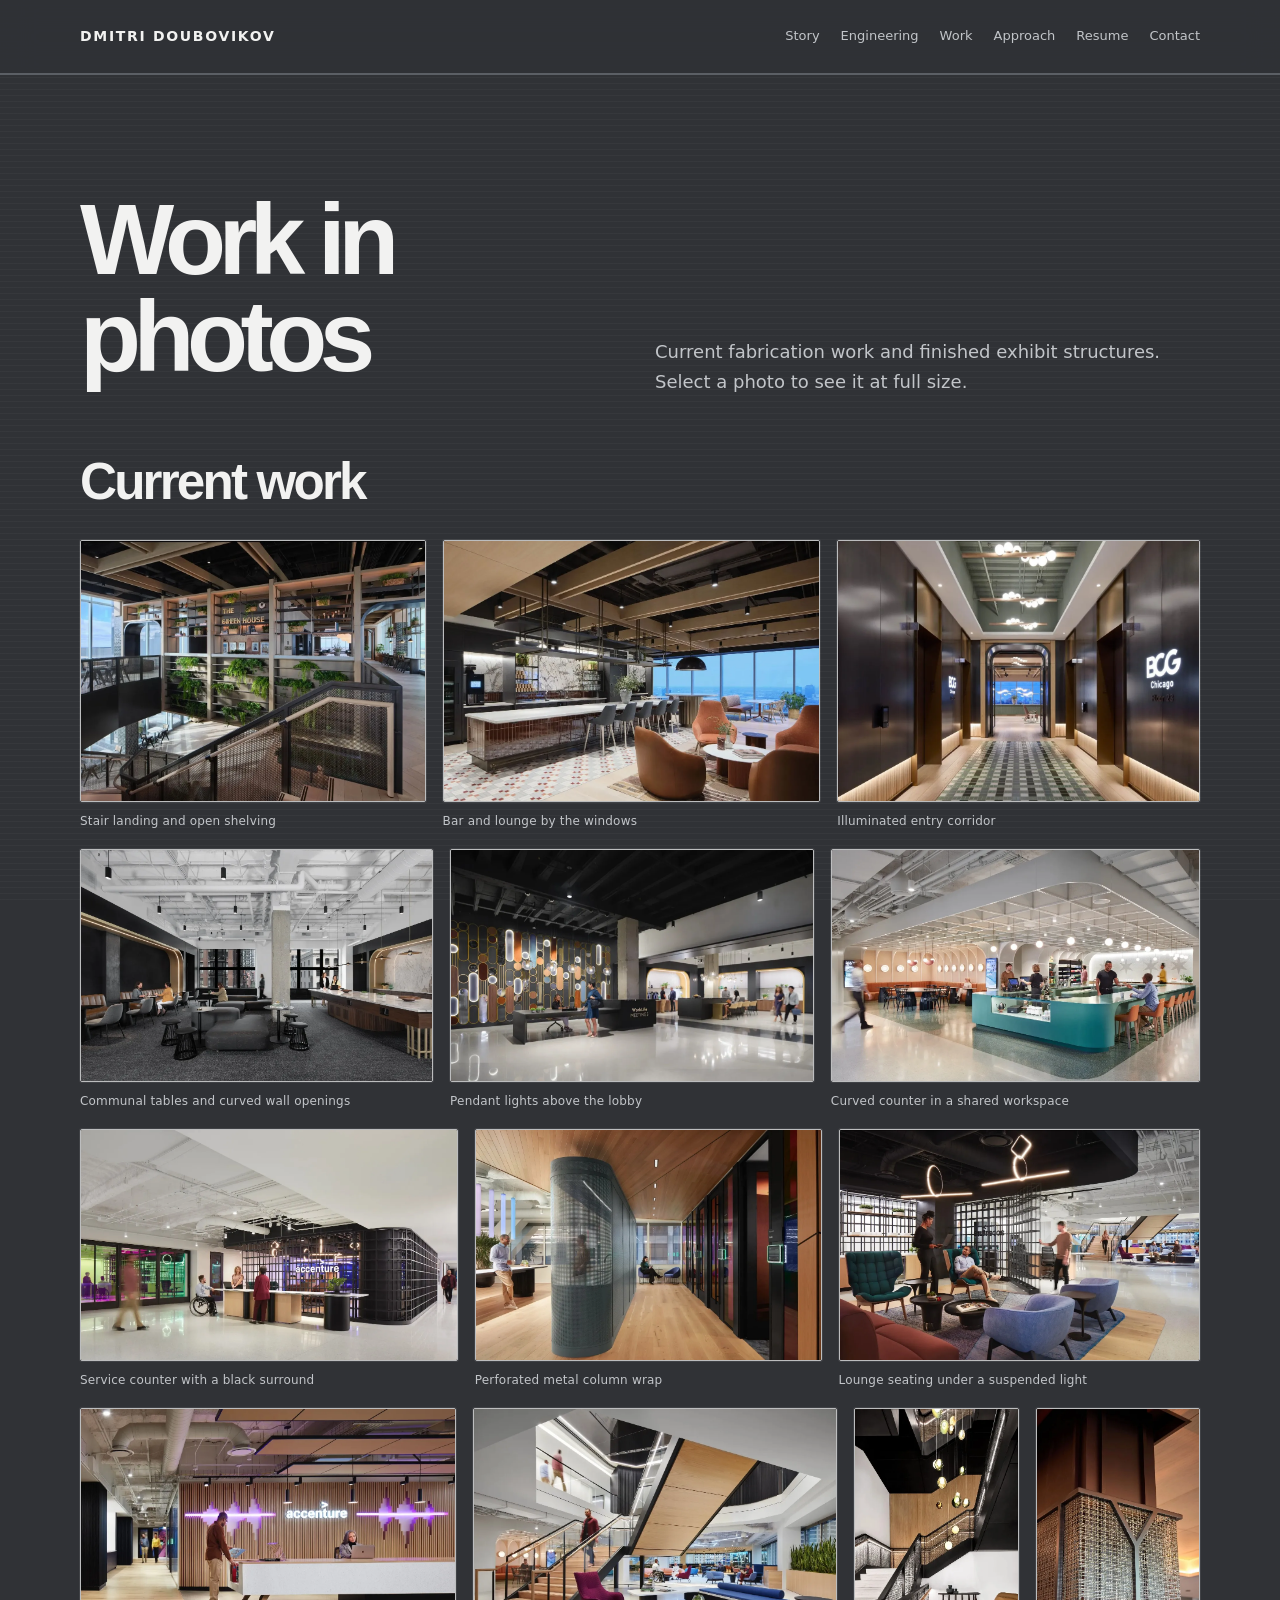
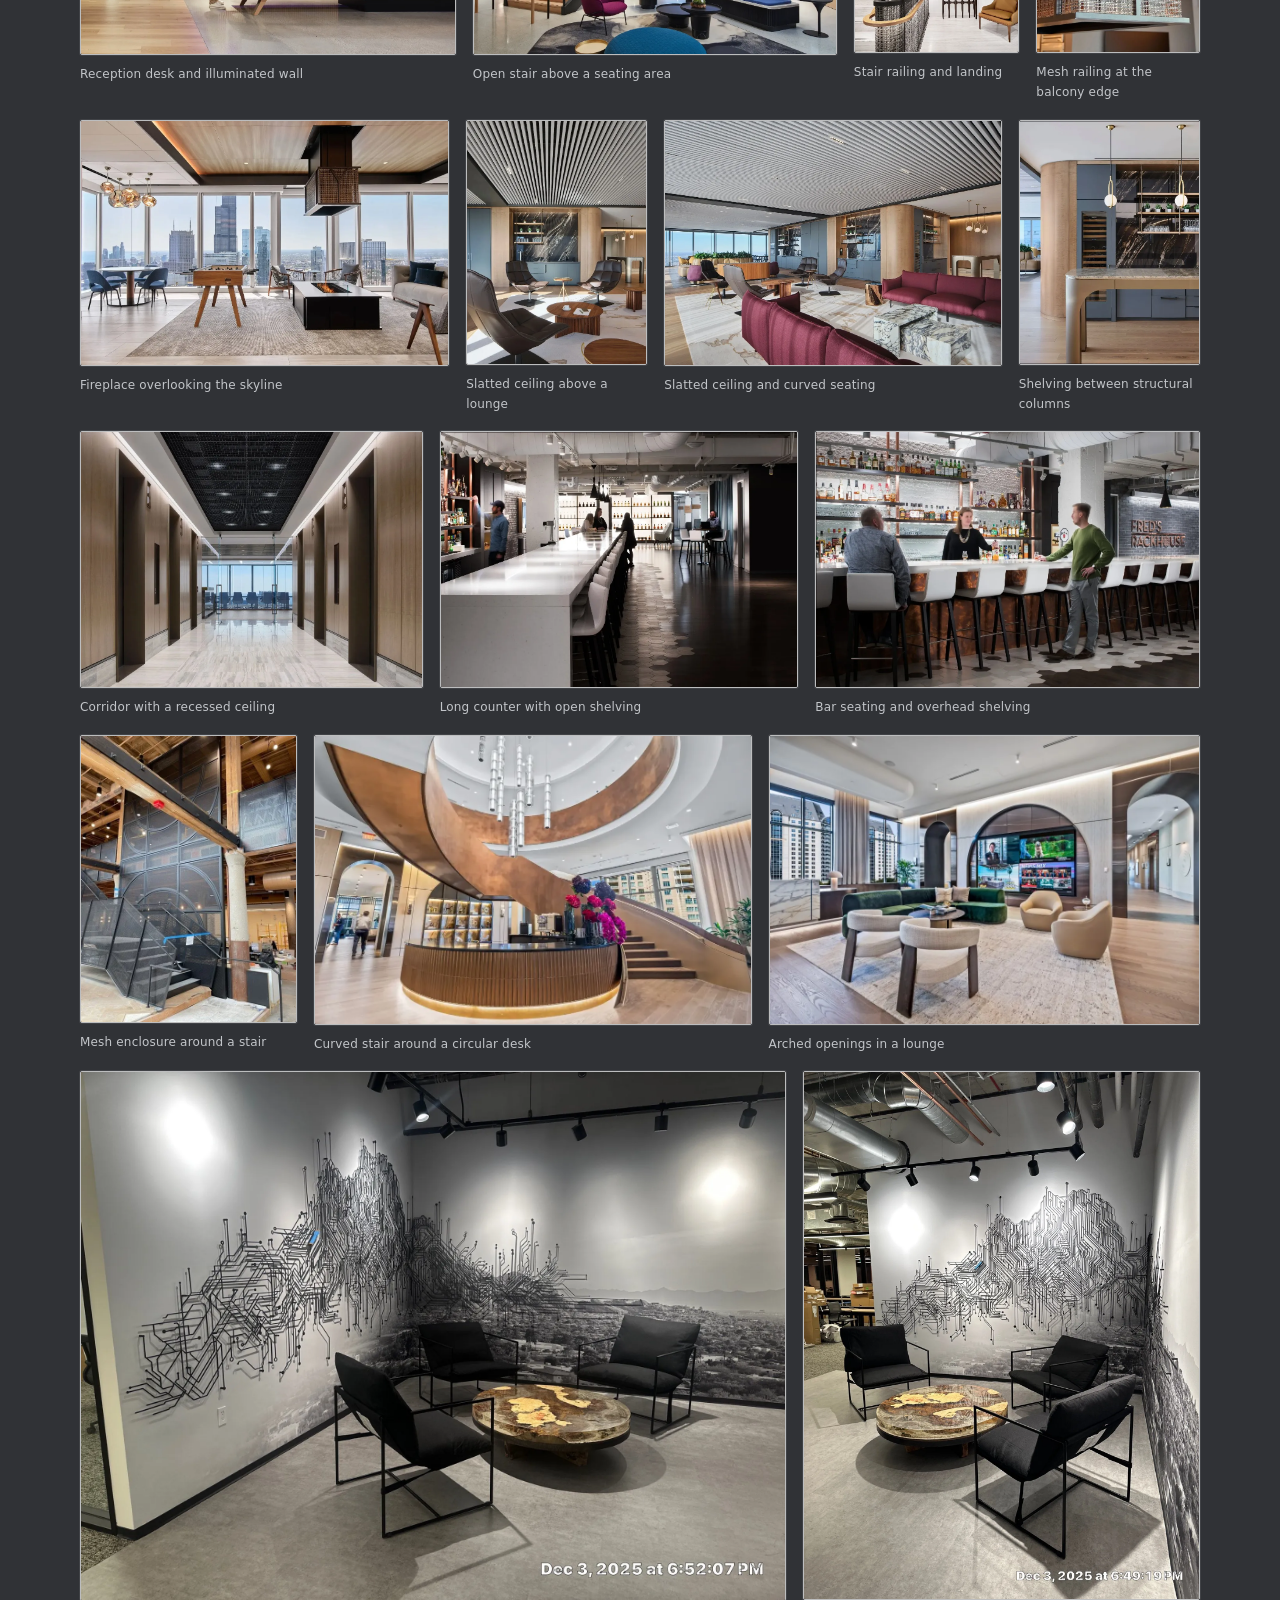
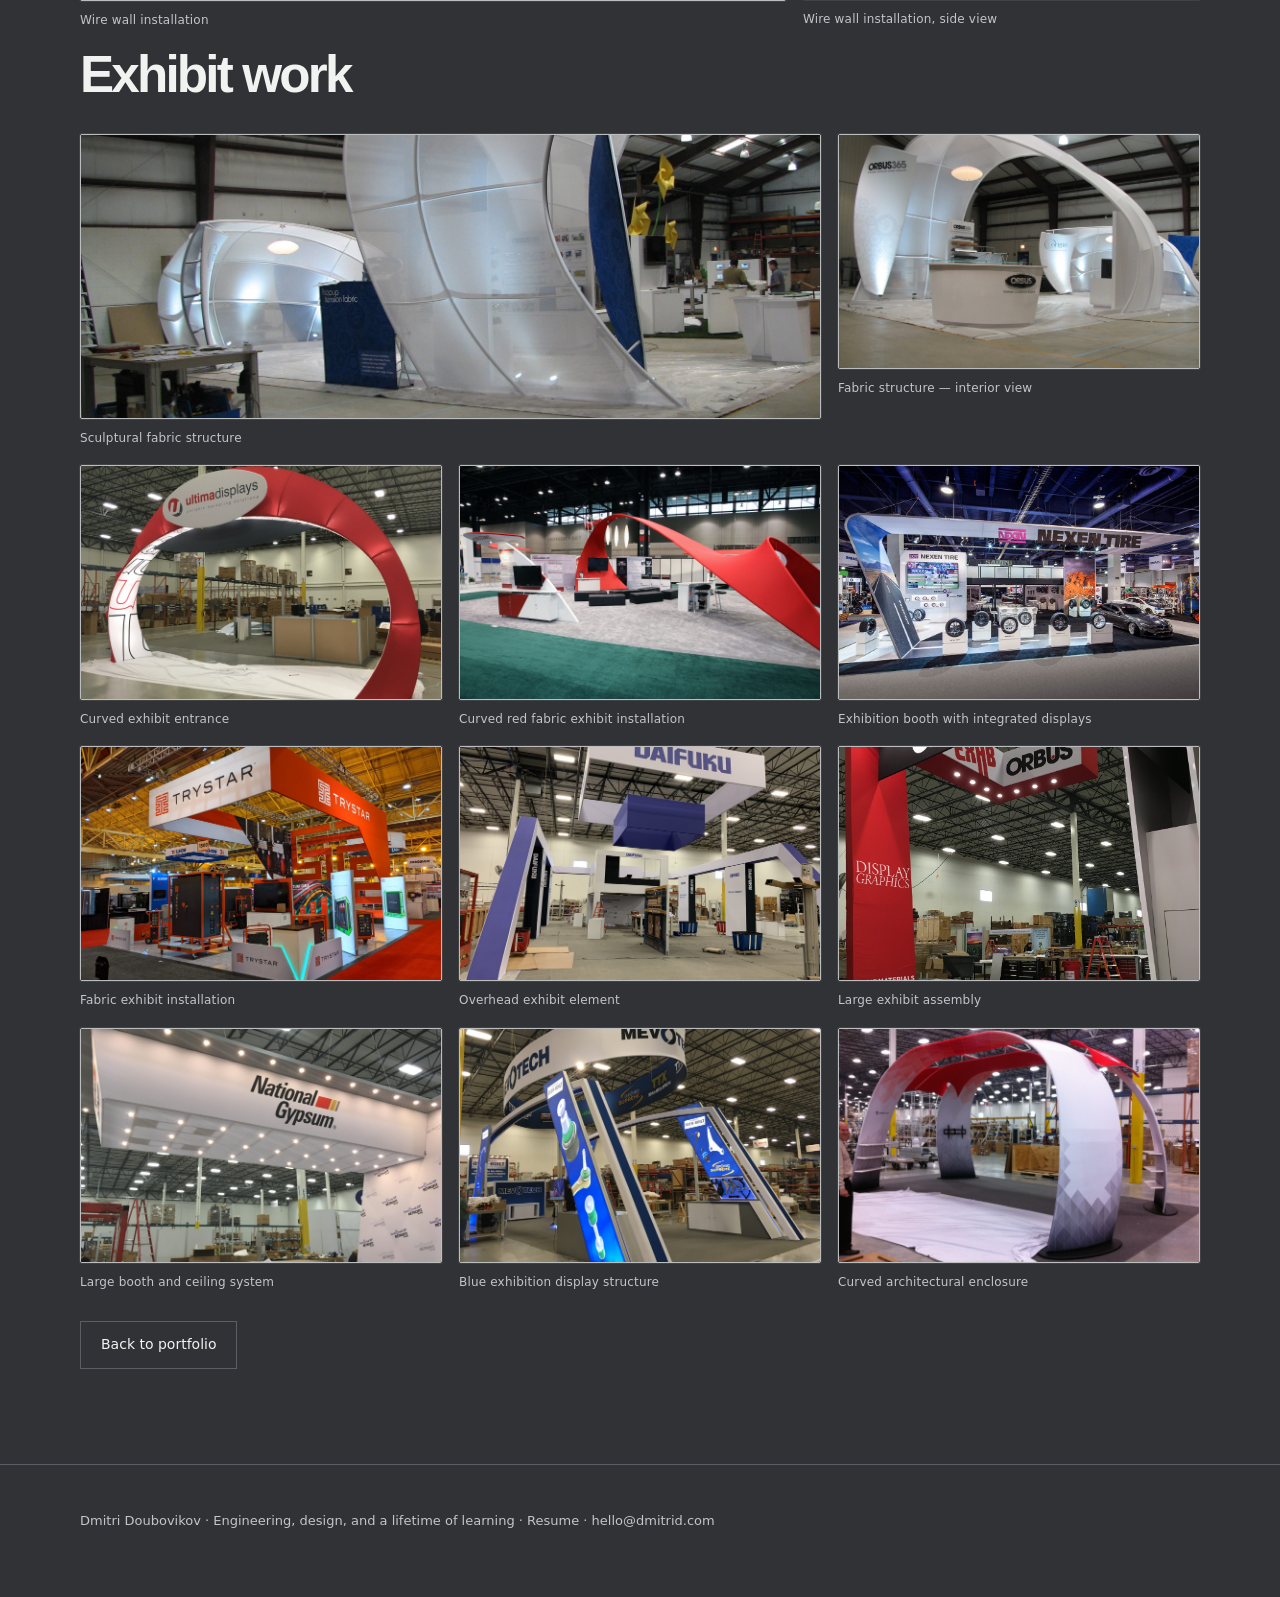
==== commit 8e215cae: "photos: remove suspended fabric funnel image from gallery" ====
--- a/photos.html
+++ b/photos.html
@@ -63,7 +63,7 @@
 <figure class="photo-card"><a href="assets/09-nexen.jpg"><img src="assets/09-nexen.jpg" alt="Exhibition booth with integrated display elements" loading="lazy"></a><figcaption>Exhibition booth with integrated displays</figcaption></figure>
 <figure class="photo-card"><a href="assets/10-orange-exhibit.jpg"><img src="assets/10-orange-exhibit.jpg" alt="Fabric exhibit installation" loading="lazy"></a><figcaption>Fabric exhibit installation</figcaption></figure>
 <figure class="photo-card"><a href="assets/11-suspended-structure.jpg"><img src="assets/11-suspended-structure.jpg" alt="Overhead exhibit element" loading="lazy"></a><figcaption>Overhead exhibit element</figcaption></figure>
-<figure class="photo-card"><a href="assets/12-sculptural-column.jpg"><img src="assets/12-sculptural-column.jpg" alt="Suspended fabric structure" loading="lazy"></a><figcaption>Suspended fabric structure</figcaption></figure>
+
 <figure class="photo-card"><a href="assets/13-structural-detail.jpg"><img src="assets/13-structural-detail.jpg" alt="Large exhibit assembly" loading="lazy"></a><figcaption>Large exhibit assembly</figcaption></figure>
 <figure class="photo-card"><a href="assets/14-national-gypsum.jpg"><img src="assets/14-national-gypsum.jpg" alt="Large booth and ceiling system" loading="lazy"></a><figcaption>Large booth and ceiling system</figcaption></figure>
 <figure class="photo-card"><a href="assets/15-blue-exhibit.jpg"><img src="assets/15-blue-exhibit.jpg" alt="Blue exhibition display structure" loading="lazy"></a><figcaption>Blue exhibition display structure</figcaption></figure>
@@ -72,4 +72,28 @@
 </div><div class="buttons"><a class="btn" href="index.html#projects">Back to portfolio</a></div>
 </div></section></main>
 <footer class="foot"><div class="wrap">Dmitri Doubovikov · Engineering, design, and a lifetime of learning · <a href="resume.html">Resume</a> · <a href="mailto:hello@dmitrid.com">hello@dmitrid.com</a></div></footer>
-</body></html>+<script id="site-presence-tracker">
+/* Anonymous page-open events and presence heartbeats; no cookies, form data, or fingerprinting. */
+(function(){
+ if(!globalThis.crypto?.randomUUID || typeof fetch!=='function')return;
+ const endpoint='https://znzoepudtfpsxoglkyia.supabase.co/rest/v1/site_visit_events';
+ const key='sb_publishable_XySCbewhCGiQXPGMui5peA_SiZz0VqA';
+ let session=crypto.randomUUID(),last=0;
+ try{
+  const k='ui_dmitrid_tab_session';
+  const stored=sessionStorage.getItem(k);
+  if(stored&&/^[0-9a-f-]{36}$/.test(stored))session=stored;
+  else sessionStorage.setItem(k,session);
+ }catch{}
+ function record(type){
+  if(document.visibilityState!=='visible')return;
+  if(type==='heartbeat'&&Date.now()-last<18000)return;
+  last=Date.now();
+  const row={project_slug:'dmitrid.com',visitor_id:session,session_id:session,event_type:type};
+  fetch(endpoint,{method:'POST',headers:{'Content-Type':'application/json',apikey:key,Prefer:'return=minimal'},body:JSON.stringify(row),keepalive:true}).catch(()=>{});
+ }
+ record('view');
+ const started=Date.now();
+ const timer=setInterval(()=>{if(Date.now()-started<30*60*1000)record('heartbeat');else clearInterval(timer)},20000);
+})();
+</script></body></html>
--- a/style.css
+++ b/style.css
@@ -51,16 +51,16 @@
 .patent-records{margin-top:52px}.patent-records>.eyebrow{margin-bottom:20px}.patent-list{display:grid;grid-template-columns:repeat(2,minmax(0,1fr));gap:18px}.patent-list article{padding:24px;border:1px solid var(--line);border-top:2px solid var(--accent);background:rgba(255,255,255,.02)}.patent-list .patent-id{font-size:11px;letter-spacing:.045em;color:var(--accent)}.patent-list h3{font-size:21px;margin:14px 0 9px}.patent-list p{font-size:14px;color:var(--muted);margin:0 0 14px}.patent-list a{color:var(--accent);font-size:13px;text-decoration:underline;text-underline-offset:3px}@media(max-width:650px){.patent-list{grid-template-columns:1fr}}
 
 /* Handcraft portrait in the opening panel, preserving the original typography. */
-.hero-main{display:grid;grid-template-columns:minmax(0,1fr) minmax(220px,32%);gap:30px;align-items:start}
+.hero-main{display:grid;grid-template-columns:minmax(0,1fr) minmax(250px,36%);gap:30px;align-items:start}
 .hero-main>div{min-width:0;padding-top:5px}
-.hero-portrait{margin:0;justify-self:end;width:min(100%,330px);position:relative}
-.hero-portrait img{display:block;width:100%;height:395px;object-fit:cover;object-position:center 59%;border:1px solid rgba(255,255,255,.58);border-radius:2px;filter:grayscale(1) sepia(.34) saturate(.68) contrast(1.07) brightness(1.04)}
+.hero-portrait{margin:0;justify-self:end;width:min(100%,380px);position:relative}
+.hero-portrait img{display:block;width:100%;height:455px;object-fit:cover;object-position:center 59%;border:1px solid rgba(255,255,255,.58);border-radius:2px;filter:grayscale(1) sepia(.34) saturate(.68) contrast(1.07) brightness(1.04)}
 .hero-portrait figcaption{font-size:11px;color:var(--muted);letter-spacing:.045em;margin-top:9px}
 @media(max-width:760px){.hero-main{grid-template-columns:1fr}.hero-portrait{justify-self:start;width:min(100%,390px)}.hero-portrait img{height:auto;max-height:460px;object-fit:cover}.hero{gap:26px}}
 @media(min-width:761px) and (max-width:1050px){.hero-main{grid-template-columns:minmax(0,1fr) 28%;gap:20px}.hero-portrait img{height:360px}}
 
 /* Slight warm-tan print tone to echo the site's brass navigation accents. */
 .hero-portrait{isolation:isolate}
-.hero-portrait::after{content:"";position:absolute;left:1px;right:1px;top:1px;height:393px;pointer-events:none;background:rgba(212,173,137,.09);mix-blend-mode:color;border-radius:1px}
+.hero-portrait::after{content:"";position:absolute;left:1px;right:1px;top:1px;height:453px;pointer-events:none;background:rgba(212,173,137,.09);mix-blend-mode:color;border-radius:1px}
 @media(min-width:761px) and (max-width:1050px){.hero-portrait::after{height:358px}}
 @media(max-width:760px){.hero-portrait::after{height:calc(100% - 29px)}}
